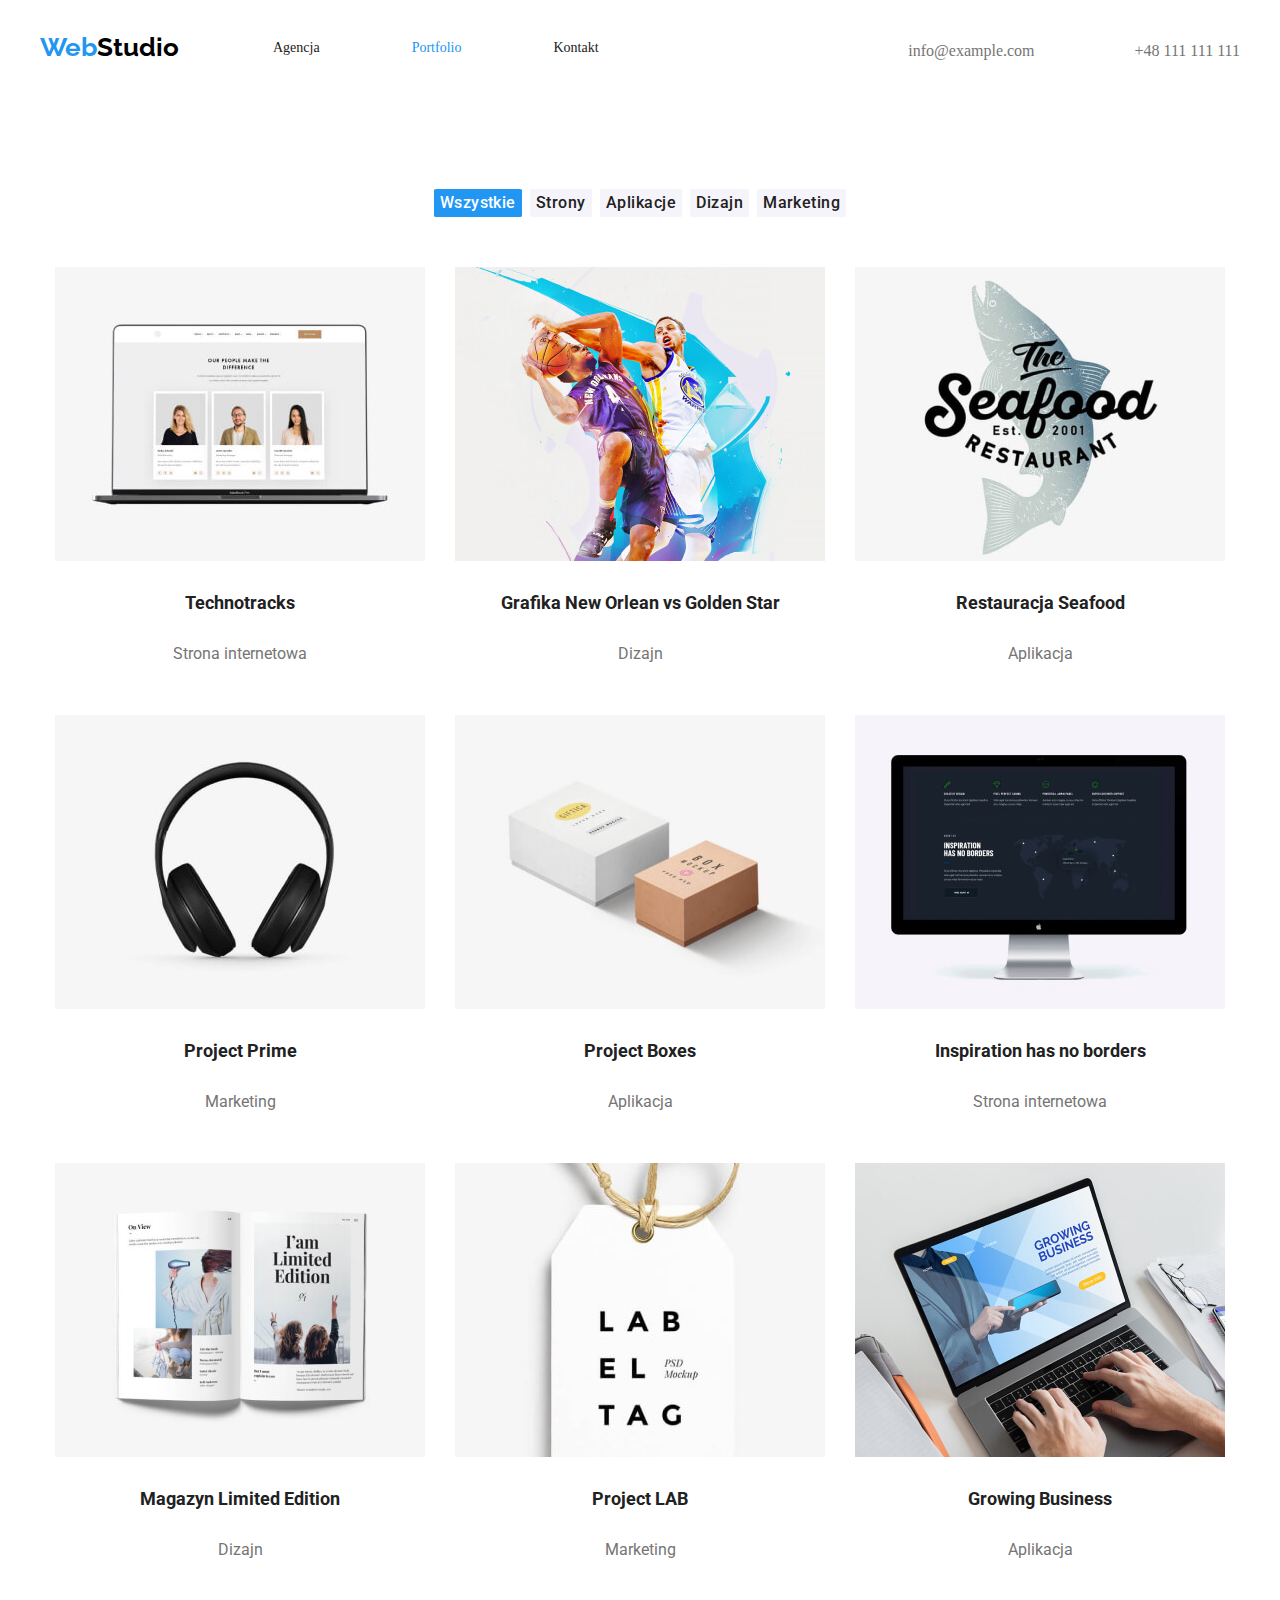
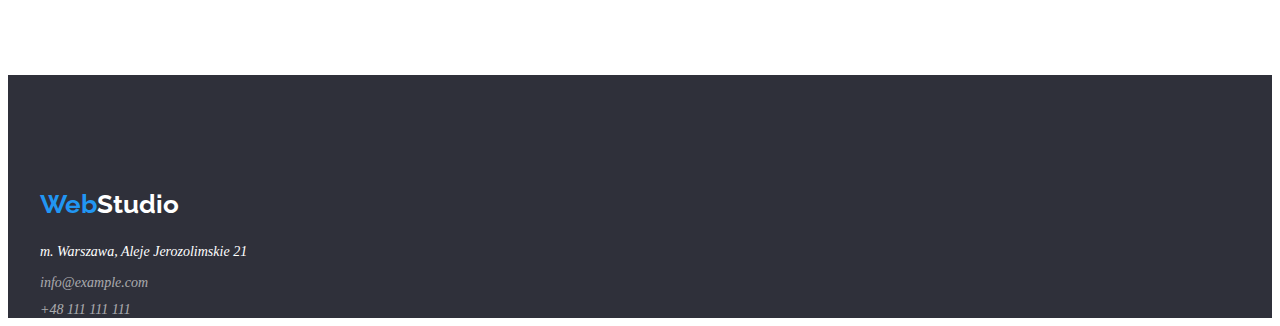
==== portfolio.html @ 9c580fee "homework 4update" ====
<!DOCTYPE html>
<html lang="en">
  <head>
    <meta charset="UTF-8">
    <meta http-equiv="X-UA-Compatible" content="IE=edge">
    <meta name="viewport" content="width=device-width, initial-scale=1.0">
    <title>Portfolio</title>

    <link rel="preconnect" href="https://fonts.googleapis.com">
    <link rel="preconnect" href="https://fonts.gstatic.com" crossorigin>
    <link href="https://fonts.googleapis.com/css2?family=Raleway:wght@700&family=Roboto:wght@400;500;700;900&display=swap" rel="stylesheet">
    <link rel="stylesheet" href="./css/styles.css" />
  </head>

  <body>
    <header>
      <div  class="container header-wrapper"> 
        <nav class="navmenu">
        <div class="header-style">
        <a class="logo-item" href="./index.html"> <p class="studioname"><span class="dark">Web</span><span class="black">Studio</span> </p>
      </a>
      <div>
     <ul class="menu topline">
          <li class="list-menu"><a class="agency-two  elementblue" href="#">Agencja</a></li>
          <li class="list-menu"><a class="portfolio-two elementblue" href="portfolio.html">Portfolio</a></li>
          <li class="list-menu"><a class="contacts-two elementblue" href="#">Kontakt</a></li>
        </ul>
      </nav>
      <!--<div class="list-box">-->
      <ul class="mail-telephone">
      <li class="mailandtel">
        <a class="mail-adress-two mail  elementblue" href="mailto:info@example.com"
          >info@example.com</a>
      </li>
      <li class="mailandtel"><a class="telephone-two mail  elementblue" href="tel:+48111111111">+48 111 111 111</a></li>
    </ul>
</header>
    <main>
<section class="filter">
  <div class="container">
      <ul class="buttons-portfolio">
        <li><button class="button-all">Wszystkie</button></li>
        <li><button class="button-other">Strony</button></li>
        <li><button class="button-other">Aplikacje</button></li>
        <li><button class="button-other">Dizajn</button></li>
        <li><button class="button-other">Marketing</button></li>
      </ul>
</section>
<section class="all-images-project">
        <ul class="imagesproject">
          <li class="project">
            <img
              src="images/img(2).jpg"
              alt="webpage"
              width="370"
              height="294"
            />
            <p class="specialization">Technotracks</p>
            <p class="range">Strona internetowa</p>
          </li>
          <li class="project">
            <img
              src="images/img(5).jpg"
              alt="basketballmatch"
              width="370"
              height="294"
            />
            <p class="specialization">Grafika New Orlean vs Golden Star</p>
            <p class="range">Dizajn</p>
          </li>
          <li class="project">
            <img
              src="images/img(6).jpg"
              alt="seafoodlogotype"
              width="370"
              height="294"
            />
            <p class="specialization">Restauracja Seafood</p>
            <p class="range">Aplikacja</p>
          </li>
          <li class="project">
            <img
              src="images/img(7).jpg"
              alt="headphonespicture"
              width="370"
              height="294"
            />
            <p class="specialization">Project Prime</p>
            <p class="range">Marketing</p>
          </li>
          <li class="project">
            <img
              src="images/img(8).jpg"
              alt="twodiffboxes"
              width="370"
              height="294"
            />
            <p class="specialization">Project Boxes</p>
            <p class="range">Aplikacja</p>
          </li>
<li>
            <img
              src="images/img(9).jpg"
              alt="darthemeondesktop"
              width="370"
              height="294"
            />
            <p class="specialization">Inspiration has no borders</p>
            <p class="range">Strona internetowa</p>
          </li>
          <li class="project">
            <img
              src="images/img(10).jpg"
              alt="openmagazine"
              width="370"
              height="294"
            />
            <p class="specialization">Magazyn Limited Edition</p>
            <p class="range">Dizajn</p>
          </li>
          <li class="project">
            <img
              src="images/img(11).jpg"
              alt="labeltag"
              width="370"
              height="294"
            />
            <p class="specialization">Project LAB</p>
            <p class="range">Marketing</p>
          </li>
          <li class="project">
            <img
              src="images/img(12).jpg"
              alt="growingbusinesspageonlaptop"
              width="370"
              height="294"
            />
            <p class="specialization">Growing Business</p>
            <p class="range">Aplikacja</p>
          </li>
        </ul>
      </div>
</section>
    </main>
<section>
  <footer class="dark-background"> 
    <div class="container">
      <div class="padding-logo-fotter">
    <a class="footer-logo"  href="./index.html"> <span class="studioname">Web</span></a><span class="white">Studio</span></a>
  </div>
  <div class="padding-adress-fotter">
    <address class="adress-item">
      <p class="cityadress">m. Warszawa, Aleje Jerozolimskie 21</p>
      <ul class="link-item">
        <li>
          <div class="padding-mail-footer">
          <a class="mail list-element elementblue" href="mailto:info@example.com">info@example.com</a></div>
        </li>
        <li>
          <div class="padding-tel-footer"><a class="mail list-element elementblue" href="tel:+48111111111">+48 111 111 111</a></div>
        </li>
      </ul>
    </address>
  </div>
  </footer>
</div>
</section>
</body>
</html>
---- css/styles.css ----
:root {
  --main-color: #2196f3;
  --secondary-color: white;
  --third-color: #757575;
  --fourth-color: #ffffff;
  --fifth-color: #212121;
  --sixth-color: #f5f4fa;
  --seventh-color: #2f303a;
  --eighth-color: #e5e5e5;
  --nineth-color: #000000;
  --tenth-color: black;
}
.team{
  font-size: 36px;
  font-weight: 700;
  line-height: 1.17;
  text-align: center;
  margin-top: 94px;
  margin-bottom: 50px;
}
a{text-decoration: none;}
ul {
  list-style-type: none;
  padding: 0;
  margin: 0;
}
li {display: inline;}
.body-class{
  font-family: "Roboto", sans-serif;
  color: var(--fifth-color);
  background-color: var(--sixth-color);
  letter-spacing: 0.03em;
}
.section-gray {
  background: var(--seventh-color);
}

.h1 {
  font-size: 44px;
  color: var(--secondary-color);
  line-height: 1.36;
  letter-spacing: 0.06em;
  text-transform: uppercase;
  max-width: 696px;
}
.button-main {
  background-color: var(--main-color);
  font-size: 16px;
  font-weight: 700;
  color: var(--secondary-color);
  line-height: 1.88;
  letter-spacing: 0.06em;
  border: var(--seventh-color);
  cursor: pointer;
  font-family: inherit;
  border-radius: 4%;
  border-style: none
}
.agency {color:var(--main-color);
margin-left: 94px;
margin-right:46px ;}

.portfolio{color: var(--fifth-color);
margin-right: 46px;}
.contacts{color: var(--fifth-color);}

.mail-telephone{
  display: flex;
  justify-content: center;
 /* text-align: center;
 gap: 50px; */
}
.mail-adress{color: var(--main-color);
margin-right: 50px;}
.telephone{color:var(--third-color);}

/* .mailandtel{display: flex;} */
.mailandtel {
  display: flex;
  margin-left: 50px;
} 
.mail-icon::before {
  margin-right: 10px;
}

.list {
  display: flex;
  justify-content: center;
}

.lorem{text-align: center;
  display: flex;
  font-weight: 700;
  font-size: 14px;
  line-height: 1.14;
  margin-left: 215px;
  margin-right: 215px;
  justify-content: center;
}

.loremparagraph{text-align: justify;
margin-top: 10px;
/* margin-right: 30px; */
width: 270px;
}


.lorem-h3{
  text-align: left;
  font-weight: 700;
  font-size: 14px;
  line-height: 1.14;
  margin-top: 94px;
}
.list{
  font-weight: 700;
  font-size: 14px;
  line-height: 1.14;
}
.job{
  font-size: 36px;
  font-weight: 700;
  line-height: 1.17;
  text-align: center;
  margin-top: 94px;
  margin-bottom: 50px;
}
.job-class{
  font-size: 36px;
  font-weight: 700;
  line-height: 1.17;
  text-align: center;
  display: inline;
  margin: 0 auto;
}
.loremparagraph {
  font-size: 14px;
  line-height: 1.71;
  color: var(--third-color);
}


.name {
  font-weight: 500;
  font-size: 16px;
  line-height: 1.18;
  text-align: center;
  margin-top: 30px;
}

.position {
  font-size: 16px;
  line-height: 1.18;
  color: var(--third-color);
  text-align: center;
  margin-top: 10px;
}

.list-element{
  color: rgba(255, 255, 255, 0.6);
  font-weight: 500;
  font-size: 14px;
  line-height: 1.14;
  /* margin: 46px; */
}

.colorgrey {
  color: var(--third-color);
}

.navmenu{
  text-decoration: none;
  font-size: 14px;
  line-height: 1.17;
  display: flex;
  align-items: center;
}

.navmenu > .menu {
  color: var(--tenth-color);
}
.footer-logo{
  font-size: 26px;
  font-family: "Raleway",sans-serif;
  font-weight: 700;
  margin: 0 auto;}
  /* margin-left: 215px;
  margin-top: 60px; */

.studioname {
  color: var(--fifth-color);
  margin: 0 auto ;
padding-top: 24px;}


.studioname > .dark,
.footer-logo > .dark {
  color: var(--main-color);
}

.menu { margin-top: 32px;
  margin-right: 46px;
  display: flex;
}
.contact {
  color: var(--third-color);
  font-size: 14px;
  font-weight: 500;
  line-height: 1.17;
}
.contact:hover {
  color: var(--main-color);
}

.imagesdescription {
  color: var(--fifth-color);
  font-weight: 700;
  font-size: 18px;
  line-height: 2;
}
.signdescription {
  color: var(--third-color);

  font-size: 16px;
  line-height: 1.8;
}

.studioname {
  color: var(--main-color);
  font-family: "Raleway";
  font-weight: 700;
  font-size: 26px;
  line-height: 1.19;
}

.black{color: var(--nineth-color);
  font-family: "Raleway";
  font-weight: 700;
  font-size: 26px;
  line-height: 1.19;}

.white{  color: var(--fourth-color);
  font-family: "Raleway";
  font-weight: 700;
  font-size: 26px;
  line-height: 1.19;}

.highlight {
  color: var(--nineth-color);
}
.highlightwhite {
  color: var(--fourth-color);
}

.topline {
  font-weight: 500;
  font-size: 14px;
  line-height: 1.14;
}

.portoflio {
  color: var(--main-color);
  font-weight: 500;
  font-size: 14px;
  line-height: 1.71;
  letter-spacing: 0.02em;
}

.elementblue:hover,
.elementblue:focus,
.elementblue:active {
  color: var(--main-color);
}

.buttons-main {
  font-weight: 500;
  font-size: 16px;
  line-height: 1.62;
  border-radius: 4%;
  border-style: none
}

.cityadress {
  margin: 0 auto;
  margin-top: 20px;
  margin-bottom: 9px ;
  color: var(--fourth-color);

  font-size: 14px;
  line-height: 1.71;
}
.link-item{display: flex;
flex-direction: column;
margin: 0 auto;
gap: 9px;}

.nonetextstyle {
  font-style: inherit;
}
.container {
  padding: 0 15px;
  width: 100%;
  width: 1200px;
  margin: 0 auto;
}
.header-wrapper{
  display: flex;
  justify-content: space-between;
  align-items: center;
}
.header-style {
  margin-right: 93px;
  margin-bottom: 32px;
}

.list-menu{
  margin-right: 46px;
}


.lorem-margin {
  margin-right: 30px;
}

.lorem-margin:last-child {
  margin-right: 0;
}
.align-member {
  text-align: center;
}
.team-list{display: flex;
flex-direction: row;
justify-content: center;
gap: 30px;
margin-bottom: 94px;}

.list-pictures{display: flex;
  flex-direction: row;
  gap: 30px;}

.pictures-job{border-radius: 0px 0px 4px 4px;}

.dark-background {
  background: var(--seventh-color);
  padding-top: 114px;
  padding-left: 0;
}

containter {
  box-sizing: border-box;
  padding: 0 15px;
  width: 100%;
  max-width: 1200px;
  margin: 0 auto;
  display: flex;}

.header-style {
  display: flex;}


.dark {
  padding-top: 200px;
  padding-bottom: 200px;
}
.footer-logo {
  font-size: 26px;
  font-family: "Raleway", sans-serif;
  font-weight: 700;
}
.logo {
  color: var(--fifth-color);
}
.footer-logo {
  color: var(--secondary-color);}

.grey-class {
  /* background-image: url(../images/BackgroundIndex.jpg); */
  display: flex;
  flex-direction: column;
  align-items: center;
  text-align: center;
}


.picture-margin {
  margin-right: 30px;
}
.pictures{display: flex;}

.picture-job{
  display: inline;}


.picture-margin:last-child{
  margin-right: 0;
}
    

.buttons-margin{
  margin-right: 8px;
  border-radius: 4%;
  border-style: none
}
.buttons-margin:last-child {
  margin-right: 0;
}
.images-project {
  justify-content: center;
}
/* Portfolio-css */

.portfolio-top{
  background-color: #ffffff;}
.menu-portfolio{
  margin-top: 32px;
  display: inline;
  flex-direction: column;
  align-items: center;
  text-align: center;}

  .agency-two {color:var(--fifth-color);
    margin-left: 94px;
    margin-right:46px;}
    
    .portfolio-two{color: var(--main-color);
    margin-right: 46px;}
    .contacts-two{color: var(--fifth-color);}

    .mail-adress-two{color: var(--third-color);
      margin-right: 50px;}
      .telephone-two{color:var(--third-color);}

      .buttons-portfolio:hover {
        color: var(--secondary-color);
        border-radius: 4%;
        border-style: none;
      }
      
  .buttons-portfolio {
    justify-content: center;
    padding-top: 94px;
    padding-bottom: 50px;
  display: flex;
      flex-direction: row;
      gap: 8px;
      border-radius: 4%;
      border-style: none}

      
  .button-all{
      background-color: var(--main-color);
      font-family: 'Roboto';
      font-style: normal;
      font-weight: 500;
      font-size: 16px;
      line-height: 26px;
      text-align: center;
      letter-spacing: 0.03em;
      color: var(--fourth-color);
      border-radius: 4%;
      border-style: none;
      cursor: pointer;
    }

  .button-other{
      background-color: var(--sixth-color);
      font-family: 'Roboto';
      font-style: normal;
      font-weight: 500;
      font-size: 16px;
      line-height: 26px;
      text-align: center;
      letter-spacing: 0.03em;
      color: var(--fifth-color);
      border-radius: 4%;
      border-style: none;}


.imagesproject{ background-color:var(--fourth-color);
  display: flex;
  flex-wrap:wrap;
  justify-content: center;
gap: 30px;
margin-bottom: 94px;}

.specialization{text-align: center;
  font-family: 'Roboto';
  font-style: normal;
  font-weight: 700;
  font-size: 18px;
  line-height: 36px;
color: var(--fifth-color);
margin-top: 20px;}

.range{text-align: center;
  font-family: 'Roboto';
  font-style: normal;
  font-weight: 400;
  font-size: 16px;
  line-height: 30px;
color: var(--third-color);
margin-top: 4px;}
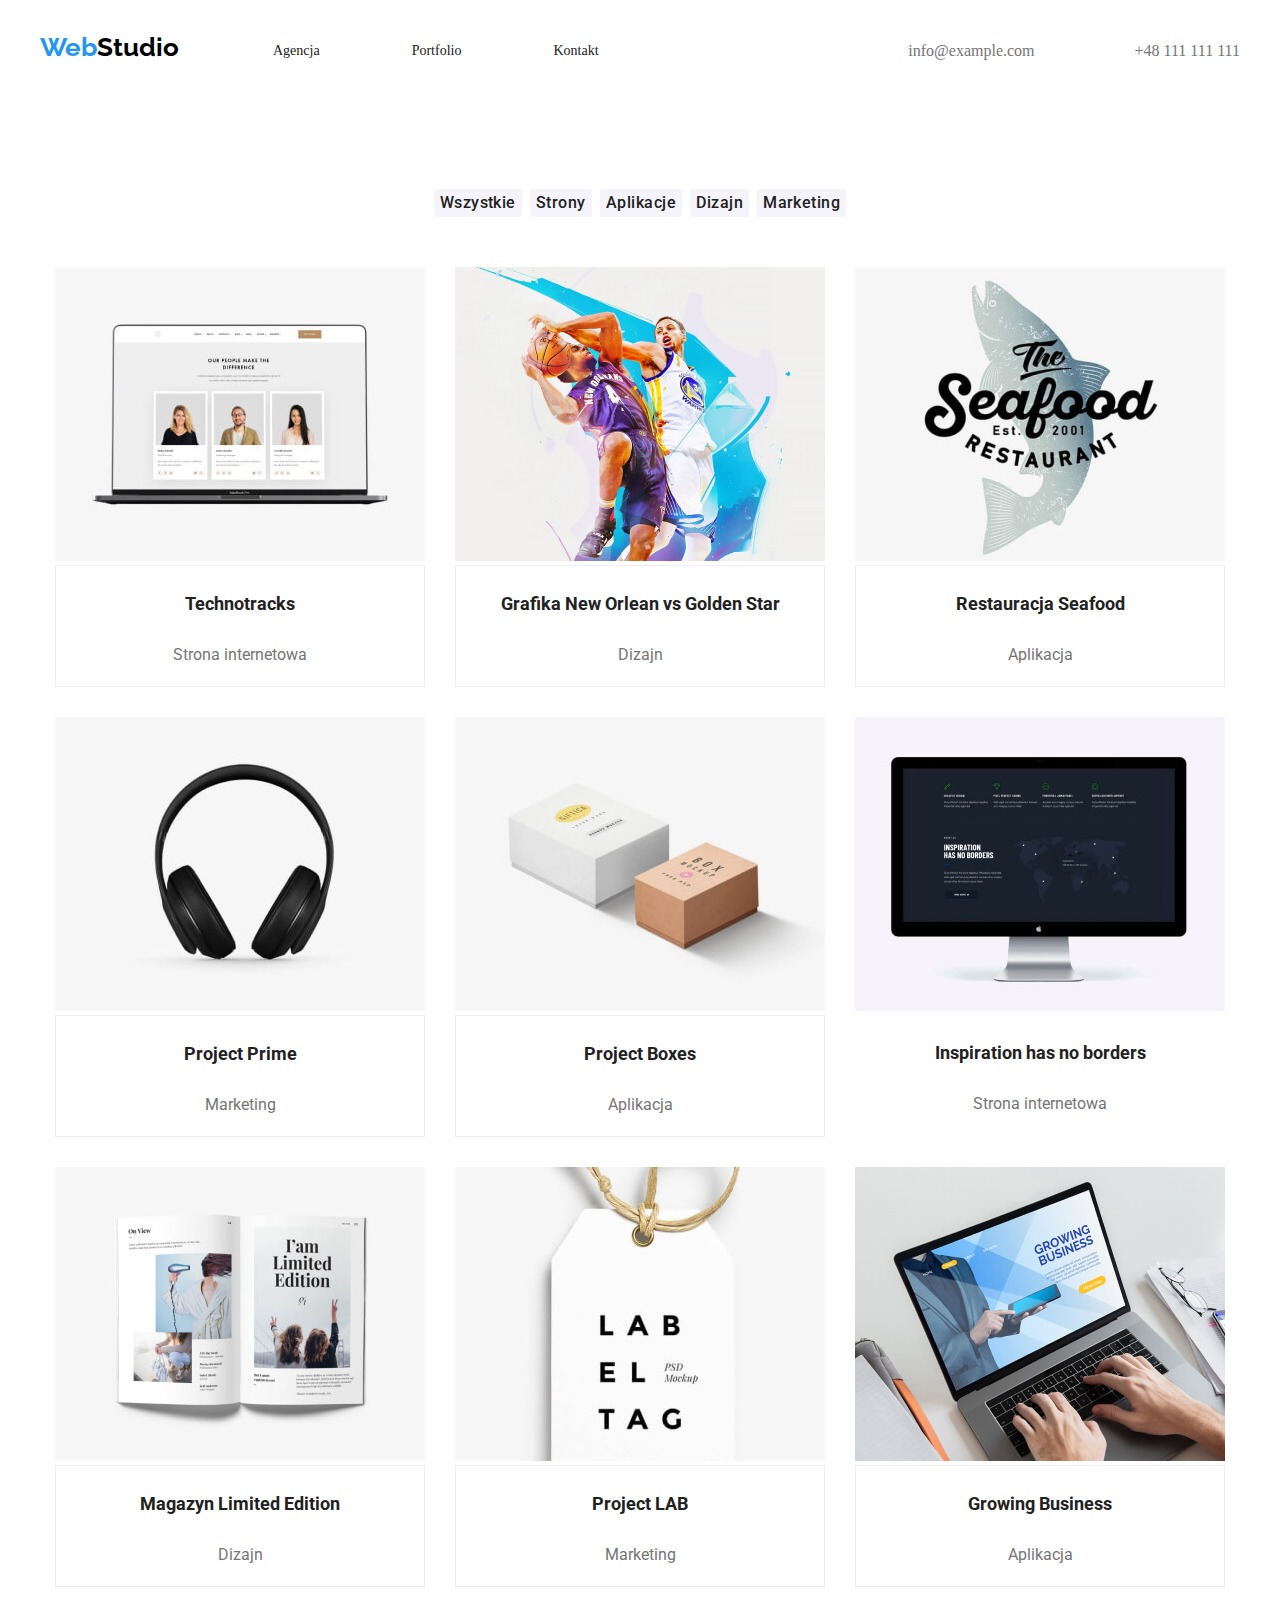
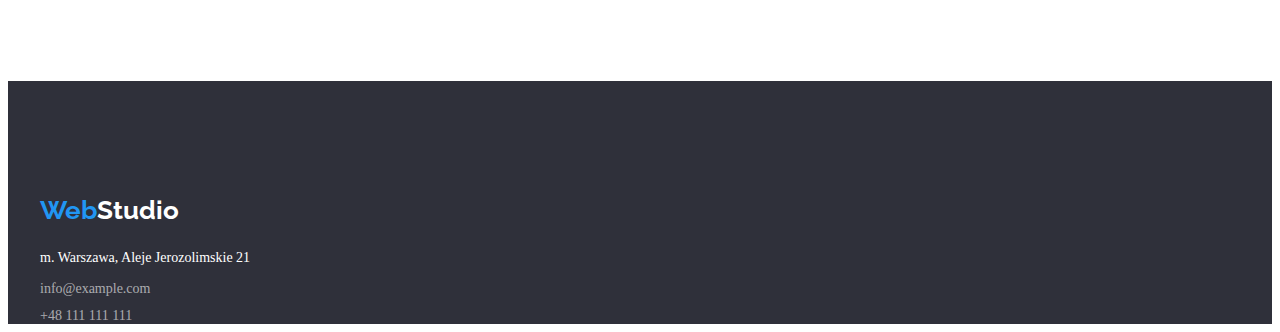
==== commit 856e594f: "homework 4 update" ====
--- a/portfolio.html
+++ b/portfolio.html
@@ -17,10 +17,9 @@
       <div  class="container header-wrapper"> 
         <nav class="navmenu">
         <div class="header-style">
-        <a class="logo-item" href="./index.html"> <p class="studioname"><span class="dark">Web</span><span class="black">Studio</span> </p>
+        <a class="logo-item" href="./index.html"> <p class="studioname"><span class="dark-logo">Web</span><span class="black">Studio</span> </p>
       </a>
-      <div>
-     <ul class="menu topline">
+     <ul class="menu topline-portfolio">
           <li class="list-menu"><a class="agency-two  elementblue" href="#">Agencja</a></li>
           <li class="list-menu"><a class="portfolio-two elementblue" href="portfolio.html">Portfolio</a></li>
           <li class="list-menu"><a class="contacts-two elementblue" href="#">Kontakt</a></li>
@@ -45,6 +44,7 @@
         <li><button class="button-other">Dizajn</button></li>
         <li><button class="button-other">Marketing</button></li>
       </ul>
+    </div>
 </section>
 <section class="all-images-project">
         <ul class="imagesproject">
@@ -55,8 +55,10 @@
               width="370"
               height="294"
             />
+            <div class="pictures-border">
             <p class="specialization">Technotracks</p>
             <p class="range">Strona internetowa</p>
+          </div>
           </li>
           <li class="project">
             <img
@@ -65,8 +67,10 @@
               width="370"
               height="294"
             />
+            <div class="pictures-border">
             <p class="specialization">Grafika New Orlean vs Golden Star</p>
             <p class="range">Dizajn</p>
+            </div>
           </li>
           <li class="project">
             <img
@@ -75,8 +79,10 @@
               width="370"
               height="294"
             />
+            <div class="pictures-border">
             <p class="specialization">Restauracja Seafood</p>
             <p class="range">Aplikacja</p>
+            </div>
           </li>
           <li class="project">
             <img
@@ -85,8 +91,10 @@
               width="370"
               height="294"
             />
+            <div class="pictures-border">
             <p class="specialization">Project Prime</p>
             <p class="range">Marketing</p>
+            </div>
           </li>
           <li class="project">
             <img
@@ -95,8 +103,10 @@
               width="370"
               height="294"
             />
+            <div class="pictures-border">
             <p class="specialization">Project Boxes</p>
             <p class="range">Aplikacja</p>
+            </div>
           </li>
 <li>
             <img
@@ -115,8 +125,10 @@
               width="370"
               height="294"
             />
+            <div class="pictures-border">
             <p class="specialization">Magazyn Limited Edition</p>
             <p class="range">Dizajn</p>
+            </div>
           </li>
           <li class="project">
             <img
@@ -125,8 +137,10 @@
               width="370"
               height="294"
             />
+            <div class="pictures-border">
             <p class="specialization">Project LAB</p>
             <p class="range">Marketing</p>
+            </div>
           </li>
           <li class="project">
             <img
@@ -135,8 +149,10 @@
               width="370"
               height="294"
             />
+            <div class="pictures-border">
             <p class="specialization">Growing Business</p>
             <p class="range">Aplikacja</p>
+            </div>
           </li>
         </ul>
       </div>
@@ -166,4 +182,4 @@
 </div>
 </section>
 </body>
-</html>+</html>
--- a/css/styles.css
+++ b/css/styles.css
@@ -1,502 +1,502 @@
 :root {
-  --main-color: #2196f3;
-  --secondary-color: white;
-  --third-color: #757575;
-  --fourth-color: #ffffff;
-  --fifth-color: #212121;
-  --sixth-color: #f5f4fa;
-  --seventh-color: #2f303a;
-  --eighth-color: #e5e5e5;
-  --nineth-color: #000000;
-  --tenth-color: black;
-}
-.team{
-  font-size: 36px;
-  font-weight: 700;
-  line-height: 1.17;
-  text-align: center;
-  margin-top: 94px;
-  margin-bottom: 50px;
-}
-a{text-decoration: none;}
-ul {
-  list-style-type: none;
-  padding: 0;
-  margin: 0;
-}
-li {display: inline;}
-.body-class{
-  font-family: "Roboto", sans-serif;
-  color: var(--fifth-color);
-  background-color: var(--sixth-color);
-  letter-spacing: 0.03em;
-}
-.section-gray {
-  background: var(--seventh-color);
-}
-
-.h1 {
-  font-size: 44px;
-  color: var(--secondary-color);
-  line-height: 1.36;
-  letter-spacing: 0.06em;
-  text-transform: uppercase;
-  max-width: 696px;
-}
-.button-main {
-  background-color: var(--main-color);
-  font-size: 16px;
-  font-weight: 700;
-  color: var(--secondary-color);
-  line-height: 1.88;
-  letter-spacing: 0.06em;
-  border: var(--seventh-color);
-  cursor: pointer;
-  font-family: inherit;
-  border-radius: 4%;
-  border-style: none
-}
-.agency {color:var(--main-color);
-margin-left: 94px;
-margin-right:46px ;}
-
-.portfolio{color: var(--fifth-color);
-margin-right: 46px;}
-.contacts{color: var(--fifth-color);}
-
-.mail-telephone{
-  display: flex;
+    --main-color: #2196f3;
+    --secondary-color: white;
+    --third-color: #757575;
+    --fourth-color: #ffffff;
+    --fifth-color: #212121;
+    --sixth-color: #f5f4fa;
+    --seventh-color: #2f303a;
+    --eighth-color: #e5e5e5;
+    --nineth-color: #000000;
+    --tenth-color: black;
+  }
+  .team{
+    font-size: 36px;
+    font-weight: 700;
+    line-height: 1.17;
+    text-align: center;
+    margin-top: 94px;
+    margin-bottom: 50px;
+  }
+  a{text-decoration: none;}
+  ul {
+    list-style-type: none;
+    padding: 0;
+    margin: 0;
+  }
+  li {display: inline;}
+  .body-class{
+    font-family: "Roboto", sans-serif;
+    color: var(--fifth-color);
+    background-color: var(--sixth-color);
+    letter-spacing: 0.03em;
+  }
+  .section-gray {
+    background: var(--seventh-color);
+    background-image: url(../images/BackgroundIndex.jpg);
+  }
+  
+  .h1 {
+    font-size: 44px;
+    color: var(--secondary-color);
+    line-height: 1.36;
+    letter-spacing: 0.06em;
+    text-transform: uppercase;
+    max-width: 696px;
+  }
+  .button-main {
+    background-color: var(--main-color);
+    font-size: 16px;
+    font-weight: 700;
+    color: var(--secondary-color);
+    line-height: 1.88;
+    letter-spacing: 0.06em;
+    border: var(--seventh-color);
+    cursor: pointer;
+    font-family: inherit;
+    border-radius: 4%;
+    border-style: none
+  }
+  .agency {color:var(--fifth-color);
+  margin-left: 94px;
+  margin-right:46px ;}
+  
+  .portfolio{color: var(--fifth-color);
+  margin-right: 46px;}
+  .contacts{color: var(--fifth-color);}
+  
+  .mail-telephone{
+    display: flex;
+   text-align: center;
+   gap: 50px;
+  }
+  .mail-adress{color: var(--third-color);
+  margin-right: 50px;}
+  .telephone{color:var(--third-color);}
+  
+  .lorem {text-align: center;
+    display: flex;
+    line-height: 1.14;
+    margin-left: 215px;
+    margin-right: 215px;
+    justify-content: center;
+    gap: 30px;
+  }
+  
+  .loremparagraph{text-align: justify;
+  margin-top: 10px;
+  margin-right: 30px; 
+  width: 270px;}
+  
+  
+  .lorem-h3{
+    text-align: left;
+    font-weight: 700;
+    font-size: 14px;
+    line-height: 1.14;
+    margin-top: 94px;
+  }
+  .list{
+    font-weight: 700;
+    font-size: 14px;
+    line-height: 1.14;
+  }
+  .job{
+    font-size: 36px;
+    font-weight: 700;
+    line-height: 1.17;
+    text-align: center;
+    margin-top: 94px;
+    margin-bottom: 50px;
+  }
+  .job-class{
+    font-size: 36px;
+    font-weight: 700;
+    line-height: 1.17;
+    text-align: center;
+    display: inline;
+    margin: 0 auto;
+  }
+  .loremparagraph {
+    font-size: 14px;
+    line-height: 1.71;
+    color: var(--third-color);
+  }
+  
+  
+  .name {
+    font-weight: 500;
+    font-size: 16px;
+    line-height: 1.18;
+    text-align: center;
+    margin-top: 30px;
+  }
+  
+  .position {
+    font-size: 16px;
+    line-height: 1.18;
+    color: var(--third-color);
+    text-align: center;
+    margin-top: 10px;
+  }
+  
+  .list-element{
+    color: rgba(255, 255, 255, 0.6);
+    font-weight: 500;
+    font-size: 14px;
+    line-height: 1.14;
+    /* margin: 46px; */
+  }
+  
+  .colorgrey {
+    color: var(--third-color);
+  }
+  
+  .navmenu{
+    text-decoration: none;
+    font-size: 14px;
+    line-height: 1.17;
+    display: flex;
+    align-items: center;
+  }
+  
+  .navmenu > .menu {
+    color: var(--tenth-color);
+  }
+  .footer-logo{
+    font-size: 26px;
+    font-family: "Raleway",sans-serif;
+    font-weight: 700;
+    margin: 0 auto;}
+    /* margin-left: 215px;
+    margin-top: 60px; */
+  
+  .studioname {
+    color: var(--fifth-color);
+    margin: 0 auto ;
+  padding-top: 24px;}
+  
+  
+  .studioname > .dark-logo,
+  .footer-logo > .dark {
+    color: var(--main-color);
+  }
+  
+  .menu { 
+    display: flex;
+  }
+  .contact {
+    color: var(--third-color);
+    font-size: 14px;
+    font-weight: 500;
+    line-height: 1.17;
+  }
+  .contact:hover {
+    color: var(--main-color);
+  }
+  
+  .imagesdescription {
+    color: var(--fifth-color);
+    font-weight: 700;
+    font-size: 18px;
+    line-height: 2;
+  }
+  .signdescription {
+    color: var(--third-color);
+  
+    font-size: 16px;
+    line-height: 1.8;
+  }
+  
+  .studioname {
+    color: var(--main-color);
+    font-family: "Raleway";
+    font-weight: 700;
+    font-size: 26px;
+    line-height: 1.19;
+  }
+  
+  .black{color: var(--nineth-color);
+    font-family: "Raleway";
+    font-weight: 700;
+    font-size: 26px;
+    line-height: 1.19;}
+  
+  .white{  color: var(--fourth-color);
+    font-family: "Raleway";
+    font-weight: 700;
+    font-size: 26px;
+    line-height: 1.19;}
+  
+  .highlight {
+    color: var(--nineth-color);
+  }
+  .highlightwhite {
+    color: var(--fourth-color);
+  }
+  
+  .topline {
+    font-weight: 500;
+    font-size: 14px;
+    line-height: 1.14;
+  }
+  
+  .portoflio {
+    color: var(--main-color);
+    font-weight: 500;
+    font-size: 14px;
+    line-height: 1.71;
+    letter-spacing: 0.02em;
+  }
+  
+  .elementblue:hover,
+  .elementblue:focus,
+  .elementblue:active {
+    color: var(--main-color);
+  }
+  
+  .buttons-main {
+    font-weight: 500;
+    font-size: 16px;
+    line-height: 1.62;
+    border-radius: 4%;
+    border-style: none
+  }
+  
+  .cityadress {
+    margin: 0 auto;
+    margin-top: 20px;
+    margin-bottom: 9px ;
+    color: var(--fourth-color);
+  
+    font-size: 14px;
+    line-height: 1.71;
+  }
+  address{font-style: normal;}
+  
+  .link-item{display: flex;
+  flex-direction: column;
+  margin: 0 auto;
+  gap: 9px;}
+  
+  .nonetextstyle {
+    font-style: inherit;
+  }
+  .container {
+    padding: 0 15px;
+    width: 100%;
+    width: 1200px;
+    margin: 0 auto;
+    text-align: left
+  }
+  .header-wrapper{
+    display: flex;
+    justify-content: space-between;
+    align-items: center;
+  }
+  .header-style {
+    align-items: center;
+    margin-right: 93px;
+    margin-bottom: 32px;
+  }
+  
+  .list-menu{
+    margin-right: 46px;
+  }
+  
+  
+  .lorem-margin {
+    margin-right: 30px;
+  }
+  
+  .lorem-margin:last-child {
+    margin-right: 0;
+  }
+  .align-member {
+    text-align: center;
+  }
+  .team-list{display: flex;
+  flex-direction: row;
   justify-content: center;
- /* text-align: center;
- gap: 50px; */
-}
-.mail-adress{color: var(--main-color);
-margin-right: 50px;}
-.telephone{color:var(--third-color);}
-
-/* .mailandtel{display: flex;} */
-.mailandtel {
-  display: flex;
-  margin-left: 50px;
-} 
-.mail-icon::before {
-  margin-right: 10px;
-}
-
-.list {
-  display: flex;
-  justify-content: center;
-}
-
-.lorem{text-align: center;
-  display: flex;
-  font-weight: 700;
-  font-size: 14px;
-  line-height: 1.14;
-  margin-left: 215px;
-  margin-right: 215px;
-  justify-content: center;
-}
-
-.loremparagraph{text-align: justify;
-margin-top: 10px;
-/* margin-right: 30px; */
-width: 270px;
-}
-
-
-.lorem-h3{
-  text-align: left;
-  font-weight: 700;
-  font-size: 14px;
-  line-height: 1.14;
-  margin-top: 94px;
-}
-.list{
-  font-weight: 700;
-  font-size: 14px;
-  line-height: 1.14;
-}
-.job{
-  font-size: 36px;
-  font-weight: 700;
-  line-height: 1.17;
-  text-align: center;
-  margin-top: 94px;
-  margin-bottom: 50px;
-}
-.job-class{
-  font-size: 36px;
-  font-weight: 700;
-  line-height: 1.17;
-  text-align: center;
-  display: inline;
-  margin: 0 auto;
-}
-.loremparagraph {
-  font-size: 14px;
-  line-height: 1.71;
-  color: var(--third-color);
-}
-
-
-.name {
-  font-weight: 500;
-  font-size: 16px;
-  line-height: 1.18;
-  text-align: center;
-  margin-top: 30px;
-}
-
-.position {
-  font-size: 16px;
-  line-height: 1.18;
-  color: var(--third-color);
-  text-align: center;
-  margin-top: 10px;
-}
-
-.list-element{
-  color: rgba(255, 255, 255, 0.6);
-  font-weight: 500;
-  font-size: 14px;
-  line-height: 1.14;
-  /* margin: 46px; */
-}
-
-.colorgrey {
-  color: var(--third-color);
-}
-
-.navmenu{
-  text-decoration: none;
-  font-size: 14px;
-  line-height: 1.17;
-  display: flex;
-  align-items: center;
-}
-
-.navmenu > .menu {
-  color: var(--tenth-color);
-}
-.footer-logo{
-  font-size: 26px;
-  font-family: "Raleway",sans-serif;
-  font-weight: 700;
-  margin: 0 auto;}
-  /* margin-left: 215px;
-  margin-top: 60px; */
-
-.studioname {
-  color: var(--fifth-color);
-  margin: 0 auto ;
-padding-top: 24px;}
-
-
-.studioname > .dark,
-.footer-logo > .dark {
-  color: var(--main-color);
-}
-
-.menu { margin-top: 32px;
-  margin-right: 46px;
-  display: flex;
-}
-.contact {
-  color: var(--third-color);
-  font-size: 14px;
-  font-weight: 500;
-  line-height: 1.17;
-}
-.contact:hover {
-  color: var(--main-color);
-}
-
-.imagesdescription {
-  color: var(--fifth-color);
-  font-weight: 700;
-  font-size: 18px;
-  line-height: 2;
-}
-.signdescription {
-  color: var(--third-color);
-
-  font-size: 16px;
-  line-height: 1.8;
-}
-
-.studioname {
-  color: var(--main-color);
-  font-family: "Raleway";
-  font-weight: 700;
-  font-size: 26px;
-  line-height: 1.19;
-}
-
-.black{color: var(--nineth-color);
-  font-family: "Raleway";
-  font-weight: 700;
-  font-size: 26px;
-  line-height: 1.19;}
-
-.white{  color: var(--fourth-color);
-  font-family: "Raleway";
-  font-weight: 700;
-  font-size: 26px;
-  line-height: 1.19;}
-
-.highlight {
-  color: var(--nineth-color);
-}
-.highlightwhite {
-  color: var(--fourth-color);
-}
-
-.topline {
-  font-weight: 500;
-  font-size: 14px;
-  line-height: 1.14;
-}
-
-.portoflio {
-  color: var(--main-color);
-  font-weight: 500;
-  font-size: 14px;
-  line-height: 1.71;
-  letter-spacing: 0.02em;
-}
-
-.elementblue:hover,
-.elementblue:focus,
-.elementblue:active {
-  color: var(--main-color);
-}
-
-.buttons-main {
-  font-weight: 500;
-  font-size: 16px;
-  line-height: 1.62;
-  border-radius: 4%;
-  border-style: none
-}
-
-.cityadress {
-  margin: 0 auto;
-  margin-top: 20px;
-  margin-bottom: 9px ;
-  color: var(--fourth-color);
-
-  font-size: 14px;
-  line-height: 1.71;
-}
-.link-item{display: flex;
-flex-direction: column;
-margin: 0 auto;
-gap: 9px;}
-
-.nonetextstyle {
-  font-style: inherit;
-}
-.container {
-  padding: 0 15px;
-  width: 100%;
-  width: 1200px;
-  margin: 0 auto;
-}
-.header-wrapper{
-  display: flex;
-  justify-content: space-between;
-  align-items: center;
-}
-.header-style {
-  margin-right: 93px;
-  margin-bottom: 32px;
-}
-
-.list-menu{
-  margin-right: 46px;
-}
-
-
-.lorem-margin {
-  margin-right: 30px;
-}
-
-.lorem-margin:last-child {
-  margin-right: 0;
-}
-.align-member {
-  text-align: center;
-}
-.team-list{display: flex;
-flex-direction: row;
-justify-content: center;
-gap: 30px;
-margin-bottom: 94px;}
-
-.list-pictures{display: flex;
-  flex-direction: row;
-  gap: 30px;}
-
-.pictures-job{border-radius: 0px 0px 4px 4px;}
-
-.dark-background {
-  background: var(--seventh-color);
-  padding-top: 114px;
-  padding-left: 0;
-}
-
-containter {
-  box-sizing: border-box;
-  padding: 0 15px;
-  width: 100%;
-  max-width: 1200px;
-  margin: 0 auto;
-  display: flex;}
-
-.header-style {
-  display: flex;}
-
-
-.dark {
-  padding-top: 200px;
-  padding-bottom: 200px;
-}
-.footer-logo {
-  font-size: 26px;
-  font-family: "Raleway", sans-serif;
-  font-weight: 700;
-}
-.logo {
-  color: var(--fifth-color);
-}
-.footer-logo {
-  color: var(--secondary-color);}
-
-.grey-class {
-  /* background-image: url(../images/BackgroundIndex.jpg); */
-  display: flex;
-  flex-direction: column;
-  align-items: center;
-  text-align: center;
-}
-
-
-.picture-margin {
-  margin-right: 30px;
-}
-.pictures{display: flex;}
-
-.picture-job{
-  display: inline;}
-
-
-.picture-margin:last-child{
-  margin-right: 0;
-}
-    
-
-.buttons-margin{
-  margin-right: 8px;
-  border-radius: 4%;
-  border-style: none
-}
-.buttons-margin:last-child {
-  margin-right: 0;
-}
-.images-project {
-  justify-content: center;
-}
-/* Portfolio-css */
-
-.portfolio-top{
-  background-color: #ffffff;}
-.menu-portfolio{
-  margin-top: 32px;
-  display: inline;
-  flex-direction: column;
-  align-items: center;
-  text-align: center;}
-
-  .agency-two {color:var(--fifth-color);
-    margin-left: 94px;
-    margin-right:46px;}
-    
-    .portfolio-two{color: var(--main-color);
-    margin-right: 46px;}
-    .contacts-two{color: var(--fifth-color);}
-
-    .mail-adress-two{color: var(--third-color);
-      margin-right: 50px;}
+  gap: 30px;
+  margin-bottom: 94px;}
+  
+  .member-border{border-radius: 0px 0px 4px 4px;}
+  
+  .list-pictures{display: flex;
+    flex-direction: row;
+    gap: 30px;}
+  
+  .pictures-job{border-radius: 0px 0px 4px 4px;}
+  
+  .dark-background {
+    background: var(--seventh-color);
+    padding-top: 114px;
+    padding-left: 0;
+  }
+  
+  containter {
+    box-sizing: border-box;
+    padding: 0 15px;
+    width: 100%;
+    max-width: 1200px;
+    margin: 0 auto;
+    display: flex;}
+  
+  .header-style {
+    display: flex;}
+  
+  
+  .dark {
+    padding-top: 200px;
+    padding-bottom: 200px;
+  }
+  .footer-logo {
+    font-size: 26px;
+    font-family: "Raleway", sans-serif;
+    font-weight: 700;
+  }
+  .logo {
+    color: var(--fifth-color);
+  }
+  .footer-logo {
+    color: var(--secondary-color);}
+  
+  .grey-class {
+    display: flex;
+    flex-direction: column;
+    align-items: center;
+    text-align: center;
+  }
+  
+  
+  .picture-margin {
+    margin-right: 30px;
+  }
+  .pictures{display: flex;}
+  
+  .picture-job{
+    display: inline;}
+  
+  
+  .picture-margin:last-child{
+    margin-right: 0;
+  }
+      
+  
+  .buttons-margin{
+    margin-right: 8px;
+    border-radius: 4%;
+    border-style: none
+  }
+  .buttons-margin:last-child {
+    margin-right: 0;
+  }
+  .images-project {
+    justify-content: space-between;;
+  }
+  /* Portfolio-css */
+  
+  .topline-portfolio{margin-top: 32px;}
+  
+  .portfolio-top{
+    background-color: #ffffff;}
+  .menu-portfolio{
+    margin-top: 32px;
+    display: inline;
+    flex-direction: column;
+    align-items: center;
+    text-align: center;}
+  
+    .agency-two {color:var(--fifth-color);
+      margin-left: 94px;
+      margin-right:46px;}
+      
+      .portfolio-two{color: var(--fifth-color);
+      margin-right: 46px;}
+  
+      .contacts-two{color: var(--fifth-color);}
+  
+      .mail-adress-two{color: var(--third-color);
+        margin-right: 50px;}
+  
       .telephone-two{color:var(--third-color);}
-
-      .buttons-portfolio:hover {
-        color: var(--secondary-color);
+  
+      /* .buttons-portfolio:hover {
+          color: var(--secondary-color);
+          border-radius: 4%;
+          border-style: none;
+        }
+         */
+    .buttons-portfolio {
+      justify-content: center;
+      padding-top: 94px;
+      padding-bottom: 50px;
+    display: flex;
+        flex-direction: row;
+        gap: 8px;
+        border-radius: 4%;
+        border-style: none}
+  
+        
+    .button-all{
+        background-color: var(--sixth-color);
+        font-family: 'Roboto';
+        font-style: normal;
+        font-weight: 500;
+        font-size: 16px;
+        line-height: 26px;
+        text-align: center;
+        letter-spacing: 0.03em;
+        color: var(--fifth-color);
         border-radius: 4%;
         border-style: none;
+        cursor: pointer;
       }
-      
-  .buttons-portfolio {
+  
+    .button-other{
+        background-color: var(--sixth-color);
+        font-family: 'Roboto';
+        font-style: normal;
+        font-weight: 500;
+        font-size: 16px;
+        line-height: 26px;
+        text-align: center;
+        letter-spacing: 0.03em;
+        color: var(--fifth-color);
+        border-radius: 4%;
+        border-style: none;
+        cursor: pointer;}
+  
+  .button-all:hover{color: var(--fourth-color);
+  background-color: var(--main-color);}
+  
+  .button-other:hover{color: var(--fourth-color);
+    background-color: var(--main-color);}
+  
+  .imagesproject{ background-color:var(--fourth-color);
+    display: flex;
+    flex-wrap:wrap;
     justify-content: center;
-    padding-top: 94px;
-    padding-bottom: 50px;
-  display: flex;
-      flex-direction: row;
-      gap: 8px;
-      border-radius: 4%;
-      border-style: none}
-
-      
-  .button-all{
-      background-color: var(--main-color);
-      font-family: 'Roboto';
-      font-style: normal;
-      font-weight: 500;
-      font-size: 16px;
-      line-height: 26px;
-      text-align: center;
-      letter-spacing: 0.03em;
-      color: var(--fourth-color);
-      border-radius: 4%;
-      border-style: none;
-      cursor: pointer;
-    }
-
-  .button-other{
-      background-color: var(--sixth-color);
-      font-family: 'Roboto';
-      font-style: normal;
-      font-weight: 500;
-      font-size: 16px;
-      line-height: 26px;
-      text-align: center;
-      letter-spacing: 0.03em;
-      color: var(--fifth-color);
-      border-radius: 4%;
-      border-style: none;}
-
-
-.imagesproject{ background-color:var(--fourth-color);
-  display: flex;
-  flex-wrap:wrap;
-  justify-content: center;
-gap: 30px;
-margin-bottom: 94px;}
-
-.specialization{text-align: center;
-  font-family: 'Roboto';
-  font-style: normal;
-  font-weight: 700;
-  font-size: 18px;
-  line-height: 36px;
-color: var(--fifth-color);
-margin-top: 20px;}
-
-.range{text-align: center;
-  font-family: 'Roboto';
-  font-style: normal;
-  font-weight: 400;
-  font-size: 16px;
-  line-height: 30px;
-color: var(--third-color);
-margin-top: 4px;}+  gap: 30px;
+  margin-bottom: 94px;}
+  
+  .specialization{text-align: center;
+    font-family: 'Roboto';
+    font-style: normal;
+    font-weight: 700;
+    font-size: 18px;
+    line-height: 36px;
+  color: var(--fifth-color);
+  margin-top: 20px;}
+  
+  .range{text-align: center;
+    font-family: 'Roboto';
+    font-style: normal;
+    font-weight: 400;
+    font-size: 16px;
+    line-height: 30px;
+  color: var(--third-color);
+  margin-top: 4px;}
+  
+  .pictures-border{border: 1px solid #EEEEEE;}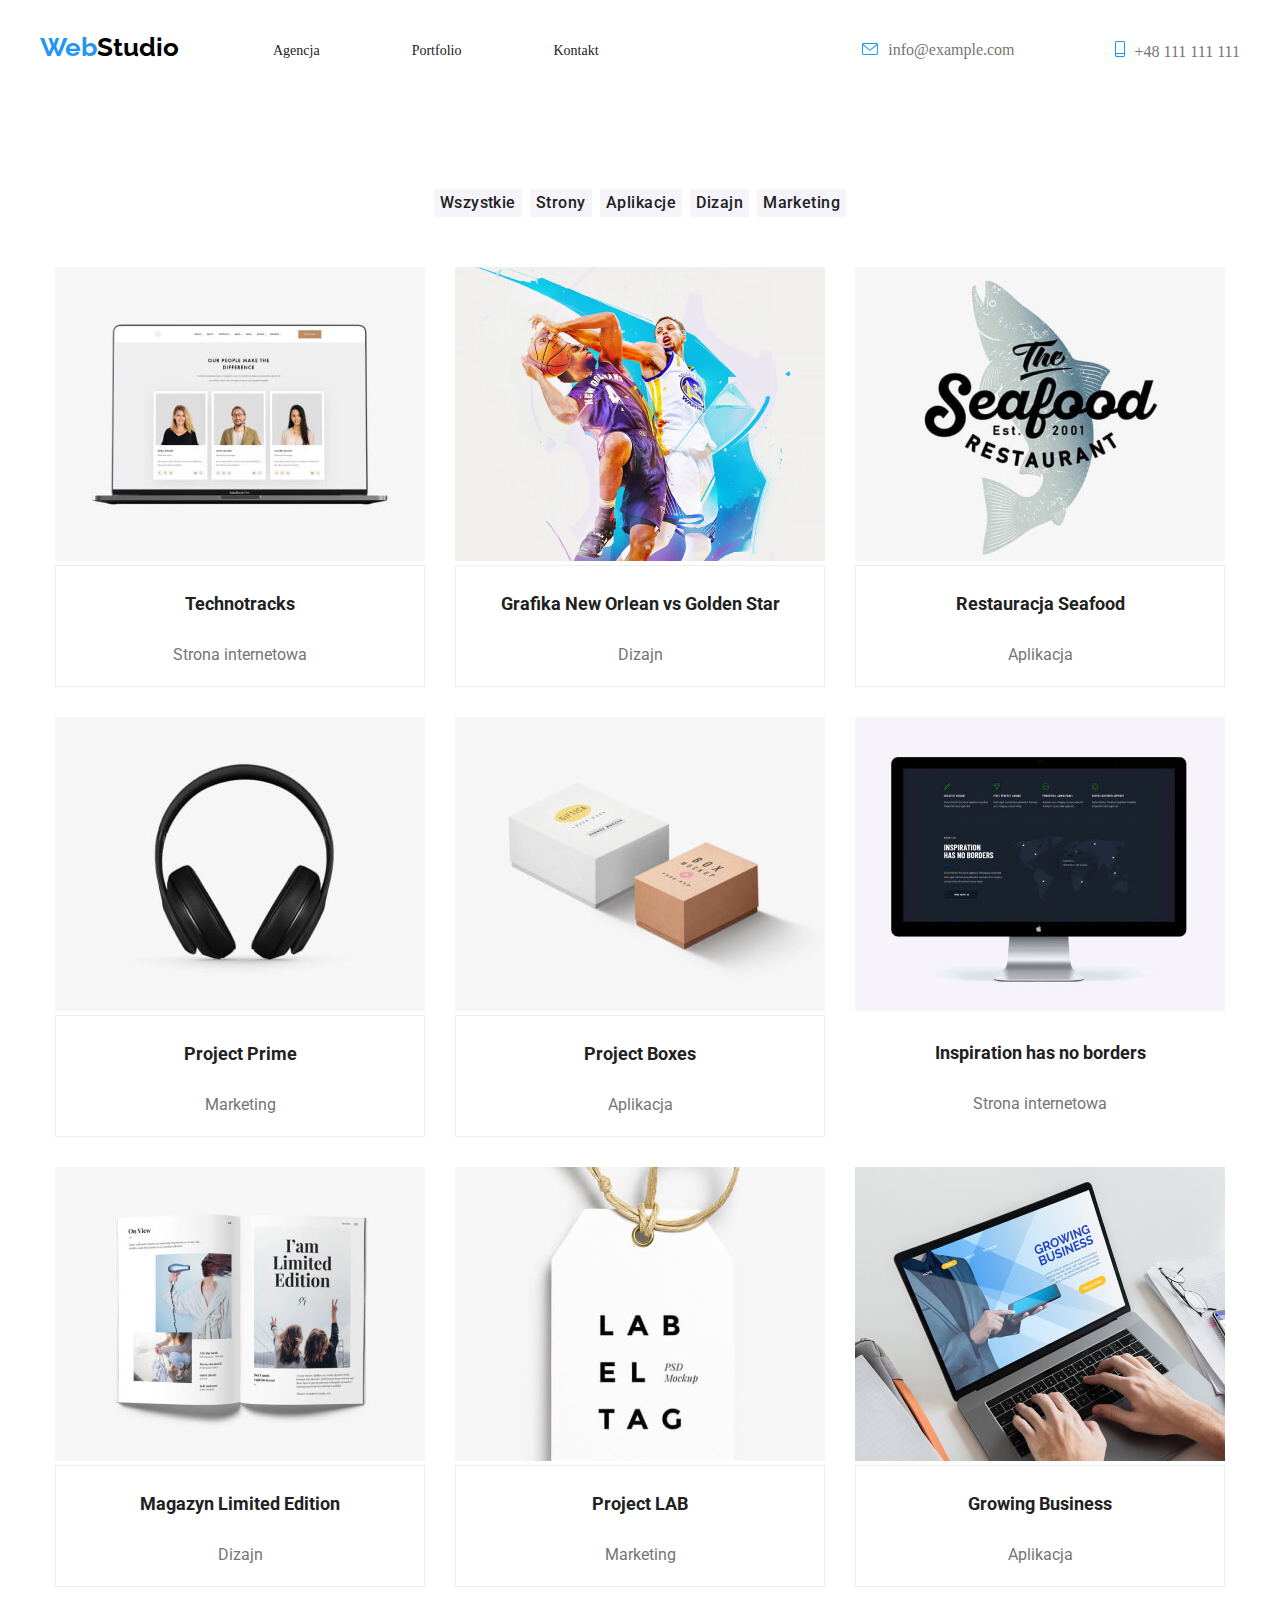
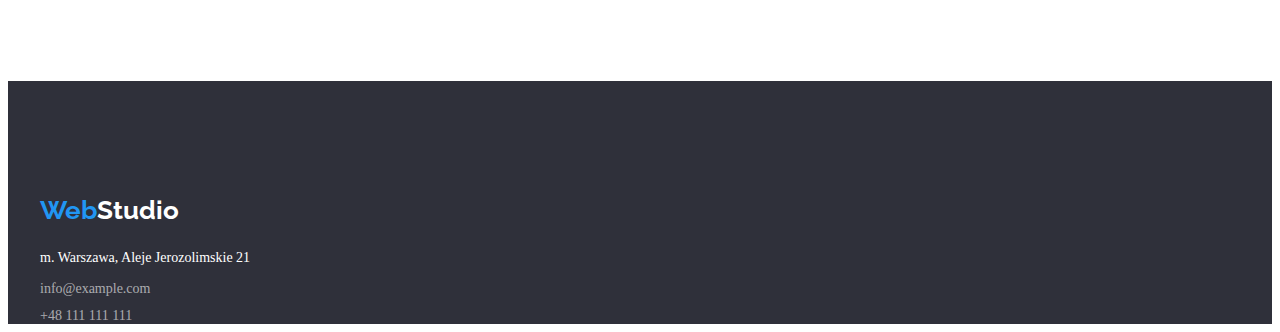
==== commit 13a55c4b: "edited" ====
--- a/portfolio.html
+++ b/portfolio.html
@@ -26,13 +26,14 @@
         </ul>
       </nav>
       <!--<div class="list-box">-->
-      <ul class="mail-telephone">
-      <li class="mailandtel">
-        <a class="mail-adress-two mail  elementblue" href="mailto:info@example.com"
-          >info@example.com</a>
-      </li>
-      <li class="mailandtel"><a class="telephone-two mail  elementblue" href="tel:+48111111111">+48 111 111 111</a></li>
-    </ul>
+        <ul class="mail-telephone">
+          <li class="mailandtel">
+              <a class="mail-adress mail elementblue" href="mailto:info@example.com"><svg class="mail-icon" width="16" height="12"><use href="./images/icons.svg#icon-envelope"></use></svg>info@example.com</a>
+          </li>
+          <li class="mailandtel">
+            <a class="telephone mail elementblue" href="tel:+48111111111"><svg  class="smartphone-icon" width="10" height="16"><use href="./images/icons.svg#icon-smartphone"></use></svg>+48 111 111 111</a>
+          </li>
+      </ul>
 </header>
     <main>
 <section class="filter">
--- a/css/styles.css
+++ b/css/styles.css
@@ -35,7 +35,16 @@
     background: var(--seventh-color);
     background-image: url(../images/BackgroundIndex.jpg);
   }
-  
+  .mail-icon{fill: var(--third-color);
+  margin-right: 10px;}
+.mail-icon{fill:var(--main-color);}
+
+.smartphone-icon{fill: var(--third-color);
+  margin-right: 10px;}
+.smartphone-icon{fill:var(--main-color);}
+
+
+
   .h1 {
     font-size: 44px;
     color: var(--secondary-color);
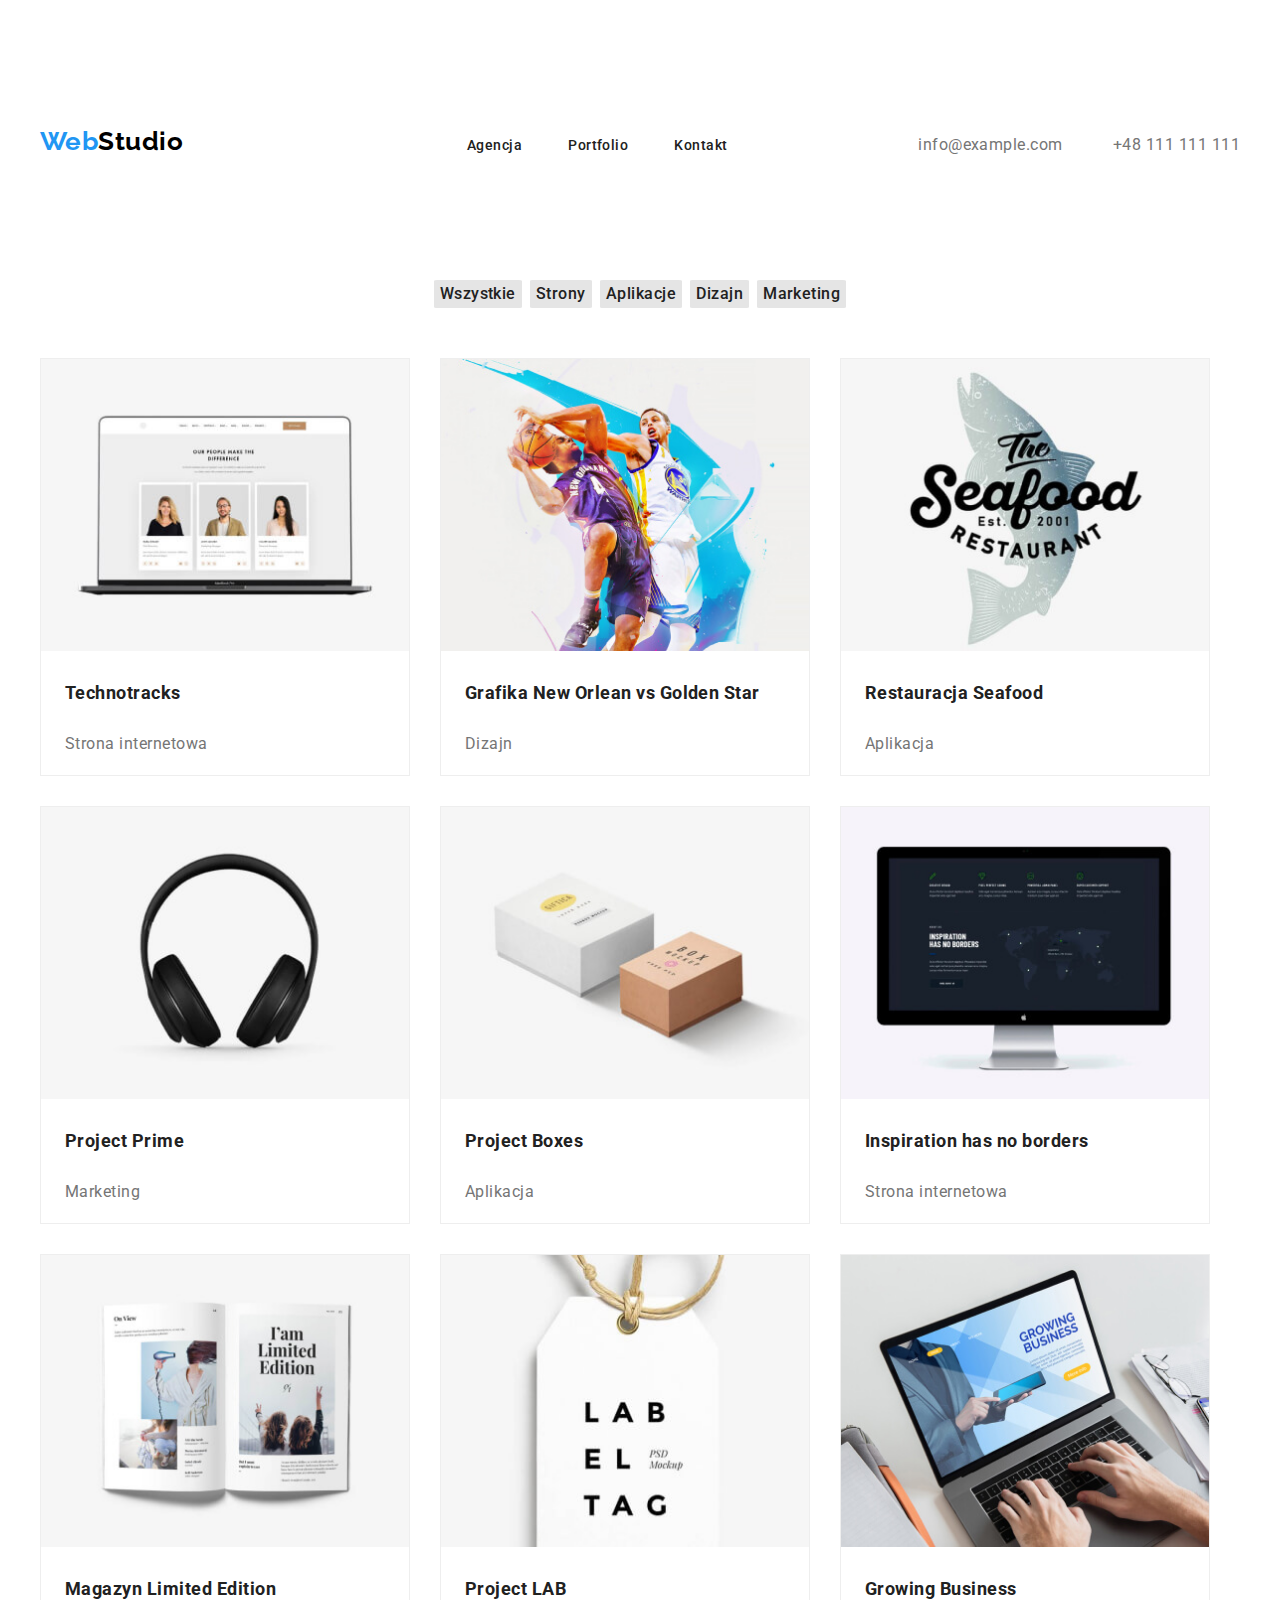
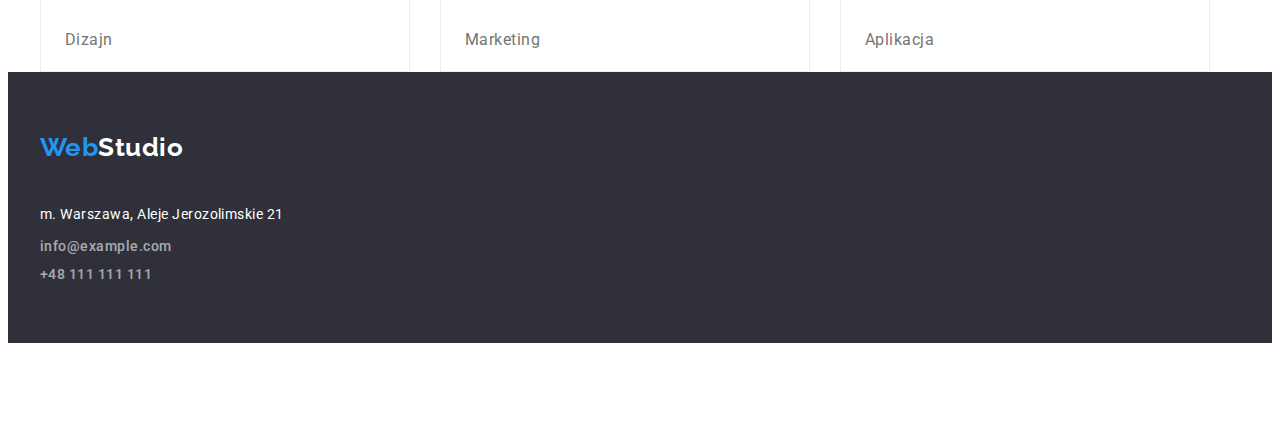
==== commit f514d161: "update" ====
--- a/portfolio.html
+++ b/portfolio.html
@@ -11,31 +11,50 @@
     <link href="https://fonts.googleapis.com/css2?family=Raleway:wght@700&family=Roboto:wght@400;500;700;900&display=swap" rel="stylesheet">
     <link rel="stylesheet" href="./css/styles.css" />
   </head>
-
-  <body>
-    <header>
-      <div  class="container header-wrapper"> 
-        <nav class="navmenu">
-        <div class="header-style">
-        <a class="logo-item" href="./index.html"> <p class="studioname"><span class="dark-logo">Web</span><span class="black">Studio</span> </p>
-      </a>
-     <ul class="menu topline-portfolio">
-          <li class="list-menu"><a class="agency-two  elementblue" href="#">Agencja</a></li>
-          <li class="list-menu"><a class="portfolio-two elementblue" href="portfolio.html">Portfolio</a></li>
-          <li class="list-menu"><a class="contacts-two elementblue" href="#">Kontakt</a></li>
-        </ul>
-      </nav>
-      <!--<div class="list-box">-->
-        <ul class="mail-telephone">
-          <li class="mailandtel">
-              <a class="mail-adress mail elementblue" href="mailto:info@example.com"><svg class="mail-icon" width="16" height="12"><use href="./images/icons.svg#icon-envelope"></use></svg>info@example.com</a>
-          </li>
-          <li class="mailandtel">
-            <a class="telephone mail elementblue" href="tel:+48111111111"><svg  class="smartphone-icon" width="10" height="16"><use href="./images/icons.svg#icon-smartphone"></use></svg>+48 111 111 111</a>
-          </li>
-      </ul>
-</header>
-    <main>
+  <section class="section">
+    <body class="body-class">
+      <header class="header-class">
+        <div class="container header-wrapper">
+            <a class="logo-item" href="./index.html">
+              <p class="studioname">
+                <span class="dark-logo">Web</span
+                ><span class="black">Studio</span>
+              </p>
+            </a>
+            <nav class="navmenu-portfolio">
+            <ul class="menu topline">
+              <li class="list-menu">
+                <a class="agency elementblue" href="#">Agencja</a>
+              </li>
+              <li class="list-menu">
+                <a class="portfolio elementblue" href="portfolio.html"
+                  >Portfolio</a
+                >
+              </li>
+              <li class="list-menu">
+                <a class="contacts elementblue" href="#">Kontakt</a>
+              </li>
+            </ul>
+          </nav>
+          <!--<div class="list-box">-->
+          <ul class="mail-telephone">
+            <li class="mailandtel">
+              <a
+                class="mail-adress mail elementblue"
+                href="mailto:info@example.com"
+                >info@example.com</a
+              >
+            </li>
+            <li class="mailandtel">
+              <a class="telephone mail elementblue" href="tel:+48111111111"
+                >+48 111 111 111</a
+              >
+            </li>
+          </ul>
+          <!-- </div>-->
+        </div>
+      </header>
+      <main>
 <section class="filter">
   <div class="container">
       <ul class="buttons-portfolio">
@@ -48,112 +67,97 @@
     </div>
 </section>
 <section class="all-images-project">
+  <div class="container">
         <ul class="imagesproject">
           <li class="project">
-            <img
+            <img class="picture-margin"
               src="images/img(2).jpg"
               alt="webpage"
-              width="370"
-              height="294"
+              width="368"
+              height="292"
             />
-            <div class="pictures-border">
             <p class="specialization">Technotracks</p>
             <p class="range">Strona internetowa</p>
-          </div>
           </li>
           <li class="project">
-            <img
+            <img class="picture-margin"
               src="images/img(5).jpg"
               alt="basketballmatch"
-              width="370"
-              height="294"
+              width="368"
+              height="292"
             />
-            <div class="pictures-border">
             <p class="specialization">Grafika New Orlean vs Golden Star</p>
             <p class="range">Dizajn</p>
-            </div>
           </li>
           <li class="project">
-            <img
+            <img class="picture-margin"
               src="images/img(6).jpg"
               alt="seafoodlogotype"
-              width="370"
-              height="294"
+              width="368"
+              height="292"
             />
-            <div class="pictures-border">
             <p class="specialization">Restauracja Seafood</p>
             <p class="range">Aplikacja</p>
-            </div>
           </li>
           <li class="project">
-            <img
+            <img class="picture-margin"
               src="images/img(7).jpg"
               alt="headphonespicture"
-              width="370"
-              height="294"
+              width="368"
+              height="292"
             />
-            <div class="pictures-border">
             <p class="specialization">Project Prime</p>
             <p class="range">Marketing</p>
-            </div>
           </li>
           <li class="project">
-            <img
+            <img class="picture-margin"
               src="images/img(8).jpg"
               alt="twodiffboxes"
-              width="370"
-              height="294"
+              width="368"
+              height="292"
             />
-            <div class="pictures-border">
             <p class="specialization">Project Boxes</p>
             <p class="range">Aplikacja</p>
-            </div>
           </li>
-<li>
-            <img
+          <li class="project">
+            <img class="picture-margin"
               src="images/img(9).jpg"
               alt="darthemeondesktop"
-              width="370"
-              height="294"
+              width="368"
+              height="292"
             />
             <p class="specialization">Inspiration has no borders</p>
             <p class="range">Strona internetowa</p>
           </li>
           <li class="project">
-            <img
+            <img class="picture-margin"
               src="images/img(10).jpg"
               alt="openmagazine"
-              width="370"
-              height="294"
+              width="368"
+              height="292"
             />
-            <div class="pictures-border">
             <p class="specialization">Magazyn Limited Edition</p>
             <p class="range">Dizajn</p>
-            </div>
           </li>
           <li class="project">
-            <img
+            <img class="picture-margin"
               src="images/img(11).jpg"
               alt="labeltag"
-              width="370"
-              height="294"
+              width="368"
+              height="292"
             />
-            <div class="pictures-border">
             <p class="specialization">Project LAB</p>
             <p class="range">Marketing</p>
-            </div>
           </li>
           <li class="project">
-            <img
+            <img class="picture-margin"
               src="images/img(12).jpg"
               alt="growingbusinesspageonlaptop"
-              width="370"
-              height="294"
+              width="368"
+              height="292"
             />
-            <div class="pictures-border">
             <p class="specialization">Growing Business</p>
             <p class="range">Aplikacja</p>
-            </div>
           </li>
         </ul>
       </div>
--- a/css/styles.css
+++ b/css/styles.css
@@ -1,511 +1,638 @@
 :root {
-    --main-color: #2196f3;
-    --secondary-color: white;
-    --third-color: #757575;
-    --fourth-color: #ffffff;
-    --fifth-color: #212121;
-    --sixth-color: #f5f4fa;
-    --seventh-color: #2f303a;
-    --eighth-color: #e5e5e5;
-    --nineth-color: #000000;
-    --tenth-color: black;
-  }
-  .team{
-    font-size: 36px;
-    font-weight: 700;
-    line-height: 1.17;
-    text-align: center;
-    margin-top: 94px;
-    margin-bottom: 50px;
-  }
-  a{text-decoration: none;}
-  ul {
-    list-style-type: none;
-    padding: 0;
-    margin: 0;
-  }
-  li {display: inline;}
-  .body-class{
-    font-family: "Roboto", sans-serif;
-    color: var(--fifth-color);
-    background-color: var(--sixth-color);
-    letter-spacing: 0.03em;
-  }
-  .section-gray {
-    background: var(--seventh-color);
-    background-image: url(../images/BackgroundIndex.jpg);
-  }
-  .mail-icon{fill: var(--third-color);
-  margin-right: 10px;}
-.mail-icon{fill:var(--main-color);}
-
-.smartphone-icon{fill: var(--third-color);
-  margin-right: 10px;}
-.smartphone-icon{fill:var(--main-color);}
-
-
-
-  .h1 {
-    font-size: 44px;
-    color: var(--secondary-color);
-    line-height: 1.36;
-    letter-spacing: 0.06em;
-    text-transform: uppercase;
-    max-width: 696px;
-  }
-  .button-main {
-    background-color: var(--main-color);
-    font-size: 16px;
-    font-weight: 700;
-    color: var(--secondary-color);
-    line-height: 1.88;
-    letter-spacing: 0.06em;
-    border: var(--seventh-color);
-    cursor: pointer;
-    font-family: inherit;
-    border-radius: 4%;
-    border-style: none
-  }
-  .agency {color:var(--fifth-color);
-  margin-left: 94px;
-  margin-right:46px ;}
-  
-  .portfolio{color: var(--fifth-color);
-  margin-right: 46px;}
-  .contacts{color: var(--fifth-color);}
-  
-  .mail-telephone{
-    display: flex;
-   text-align: center;
-   gap: 50px;
-  }
-  .mail-adress{color: var(--third-color);
-  margin-right: 50px;}
-  .telephone{color:var(--third-color);}
-  
-  .lorem {text-align: center;
-    display: flex;
-    line-height: 1.14;
-    margin-left: 215px;
-    margin-right: 215px;
-    justify-content: center;
-    gap: 30px;
-  }
-  
-  .loremparagraph{text-align: justify;
+  --main-color: #2196f3;
+  --secondary-color: white;
+  --third-color: #757575;
+  --fourth-color: #ffffff;
+  --fifth-color: #212121;
+  --sixth-color: #f5f4fa;
+  --seventh-color: #2f303a;
+  --eighth-color: #e5e5e5;
+  --nineth-color: #000000;
+  --tenth-color: black;
+}
+.container {
+  padding: 0 15px;
+  width: 100%;
+  width: 1200px;
+  margin: 0 auto;
+}
+.team {
+  font-size: 36px;
+  font-weight: 700;
+  line-height: 1.17;
+  text-align: center;
+  margin-bottom: 50px;
+}
+a {
+  text-decoration: none;
+}
+ul {
+  list-style-type: none;
+  padding: 0;
+  margin: 0;
+}
+
+.body-class {
+  font-family: "Roboto", sans-serif;
+  color: var(--fifth-color);
+  letter-spacing: 0.03em;
+}
+.section-gray {
+  padding-top: 94px;
+  padding-bottom: 94px;
+  background: var(--seventh-color);
+  background-image: url(../images/BackgroundIndex.jpg);
+  background-size: cover;
+}
+.mail-icon {
+  fill: var(--third-color);
+  margin-right: 10px;
+}
+
+.smartphone-icon {
+  fill: var(--third-color);
+  margin-right: 10px;
+}
+
+.mail:hover svg,
+.mail:focus svg {
+  fill: var(--main-color);
+}
+.h1 {
+  font-size: 44px;
+  color: var(--secondary-color);
+  line-height: 1.36;
+  letter-spacing: 0.06em;
+  text-transform: uppercase;
+  max-width: 696px;
+  margin-top: 190px;
+  margin-bottom: 40px;
+}
+.button-main {
+  background-color: var(--main-color);
+  font-size: 16px;
+  font-weight: 700;
+  color: var(--secondary-color);
+  line-height: 1.88;
+  letter-spacing: 0.06em;
+  border: var(--seventh-color);
+  cursor: pointer;
+  font-family: inherit;
+  border-radius: 4%;
+}
+.agency {
+  color: var(--fifth-color);
+  margin-right: 46px;
+}
+
+.portfolio {
+  color: var(--fifth-color);
+  margin-right: 46px;
+}
+.contacts {
+  color: var(--fifth-color);
+}
+
+.mail-telephone {
+  display: flex;
+  text-align: center;
+  gap: 50px;
+}
+.mailandtel {
+  margin-top: 32px;
+}
+
+.mail-adress {
+  margin: 0;
+  padding: 0;
+  color: var(--third-color);
+}
+.telephone {
+  color: var(--third-color);
+}
+
+.lorem {
+  display: flex;
+  gap: 30px;
+}
+
+.loremparagraph {
   margin-top: 10px;
-  margin-right: 30px; 
-  width: 270px;}
-  
-  
-  .lorem-h3{
-    text-align: left;
-    font-weight: 700;
-    font-size: 14px;
-    line-height: 1.14;
-    margin-top: 94px;
-  }
-  .list{
-    font-weight: 700;
-    font-size: 14px;
-    line-height: 1.14;
-  }
-  .job{
-    font-size: 36px;
-    font-weight: 700;
-    line-height: 1.17;
-    text-align: center;
-    margin-top: 94px;
-    margin-bottom: 50px;
-  }
-  .job-class{
-    font-size: 36px;
-    font-weight: 700;
-    line-height: 1.17;
-    text-align: center;
-    display: inline;
-    margin: 0 auto;
-  }
-  .loremparagraph {
-    font-size: 14px;
-    line-height: 1.71;
-    color: var(--third-color);
-  }
-  
-  
-  .name {
-    font-weight: 500;
-    font-size: 16px;
-    line-height: 1.18;
-    text-align: center;
-    margin-top: 30px;
-  }
-  
-  .position {
-    font-size: 16px;
-    line-height: 1.18;
-    color: var(--third-color);
-    text-align: center;
-    margin-top: 10px;
-  }
-  
-  .list-element{
-    color: rgba(255, 255, 255, 0.6);
-    font-weight: 500;
-    font-size: 14px;
-    line-height: 1.14;
-    /* margin: 46px; */
-  }
-  
-  .colorgrey {
-    color: var(--third-color);
-  }
-  
-  .navmenu{
-    text-decoration: none;
-    font-size: 14px;
-    line-height: 1.17;
-    display: flex;
-    align-items: center;
-  }
-  
-  .navmenu > .menu {
-    color: var(--tenth-color);
-  }
-  .footer-logo{
-    font-size: 26px;
-    font-family: "Raleway",sans-serif;
-    font-weight: 700;
-    margin: 0 auto;}
-    /* margin-left: 215px;
-    margin-top: 60px; */
-  
-  .studioname {
-    color: var(--fifth-color);
-    margin: 0 auto ;
-  padding-top: 24px;}
-  
-  
-  .studioname > .dark-logo,
-  .footer-logo > .dark {
-    color: var(--main-color);
-  }
-  
-  .menu { 
-    display: flex;
-  }
-  .contact {
-    color: var(--third-color);
-    font-size: 14px;
-    font-weight: 500;
-    line-height: 1.17;
-  }
-  .contact:hover {
-    color: var(--main-color);
-  }
-  
-  .imagesdescription {
-    color: var(--fifth-color);
-    font-weight: 700;
-    font-size: 18px;
-    line-height: 2;
-  }
-  .signdescription {
-    color: var(--third-color);
-  
-    font-size: 16px;
-    line-height: 1.8;
-  }
-  
-  .studioname {
-    color: var(--main-color);
-    font-family: "Raleway";
-    font-weight: 700;
-    font-size: 26px;
-    line-height: 1.19;
-  }
-  
-  .black{color: var(--nineth-color);
-    font-family: "Raleway";
-    font-weight: 700;
-    font-size: 26px;
-    line-height: 1.19;}
-  
-  .white{  color: var(--fourth-color);
-    font-family: "Raleway";
-    font-weight: 700;
-    font-size: 26px;
-    line-height: 1.19;}
-  
-  .highlight {
-    color: var(--nineth-color);
-  }
-  .highlightwhite {
-    color: var(--fourth-color);
-  }
-  
-  .topline {
-    font-weight: 500;
-    font-size: 14px;
-    line-height: 1.14;
-  }
-  
-  .portoflio {
-    color: var(--main-color);
-    font-weight: 500;
-    font-size: 14px;
-    line-height: 1.71;
-    letter-spacing: 0.02em;
-  }
-  
-  .elementblue:hover,
-  .elementblue:focus,
-  .elementblue:active {
-    color: var(--main-color);
-  }
-  
-  .buttons-main {
-    font-weight: 500;
-    font-size: 16px;
-    line-height: 1.62;
-    border-radius: 4%;
-    border-style: none
-  }
-  
-  .cityadress {
-    margin: 0 auto;
-    margin-top: 20px;
-    margin-bottom: 9px ;
-    color: var(--fourth-color);
-  
-    font-size: 14px;
-    line-height: 1.71;
-  }
-  address{font-style: normal;}
-  
-  .link-item{display: flex;
+  width: 270px;
+}
+
+.lorem-icons-menu {
+  display: flex;
+  justify-content: center;
+  align-items: center;
+  background-color: #f5f4fa;
+  padding-top: 25px;
+  padding-bottom: 25px;
+  border-radius: 4px;
+}
+
+.loremparagraph {
+  margin-right: 30px;
+  width: 270px;
+}
+
+.lorem-h3 {
+  text-align: left;
+  font-weight: 700;
+  font-size: 14px;
+  line-height: 1.14;
+}
+
+.job {
+  font-size: 36px;
+  font-weight: 700;
+  line-height: 1.17;
+  text-align: center;
+  margin-bottom: 50px;
+}
+.job-class {
+  font-size: 36px;
+  font-weight: 700;
+  line-height: 1.17;
+  text-align: center;
+  display: inline;
+  margin: 0 auto;
+}
+.loremparagraph {
+  font-size: 14px;
+  line-height: 1.71;
+  color: var(--third-color);
+}
+
+.name {
+  font-weight: 500;
+  font-size: 16px;
+  line-height: 1.18;
+  text-align: center;
+  margin-top: 30px;
+}
+
+.position {
+  font-size: 16px;
+  line-height: 1.18;
+  color: var(--third-color);
+  text-align: center;
+  margin-top: 10px;
+  margin-bottom: 30px;
+}
+
+.list-element {
+  color: rgba(255, 255, 255, 0.6);
+  font-weight: 500;
+  font-size: 14px;
+  line-height: 1.14;
+  /* margin: 46px; */
+}
+
+.colorgrey {
+  color: var(--third-color);
+}
+
+.navmenu-index {
+  text-decoration: none;
+  font-size: 14px;
+  line-height: 1.17;
+  display: flex;
+  margin-bottom: 25px;
+}
+.navmenu-portfolio {
+  text-decoration: none;
+  font-size: 14px;
+  line-height: 1.17;
+  display: flex;
+  margin-bottom: 126px;
+}
+.navmenu-index > .menu {
+  color: var(--tenth-color);
+}
+
+.navmenu-portfolio > .menu {
+  color: var(--tenth-color);
+}
+.footer-logo {
+  margin: 0 auto;
+  display: inline-block;
+}
+
+.joinus-icons {
+  display: flex;
+  text-align: center;
+  gap: 30px;
+}
+.joinus-text {
+  margin: 0 auto;
+  margin-bottom: 20px;
+  color: var(--fourth-color);
+}
+.joinus-link svg {
+  fill: var(--fourth-color);
+}
+.joinus-margin {
+  gap: 10px;
+}
+
+/* .footer-joinus-margin:last-child {
+      margin-right: 0;
+    } */
+
+.joinus-link {
+  display: flex;
+  border-radius: 50%;
+  width: 44px;
+  height: 44px;
+  align-items: center;
+  justify-content: center;
+  background: rgba(255, 255, 255, 0.1);
+}
+.joinus-link:hover,
+.joinus-link:focus {
+  background-color: var(--main-color);
+}
+
+.studioname {
+  color: var(--fifth-color);
+  margin: 0 auto;
+  padding-top: 24px;
+}
+
+.studioname > .dark-logo,
+.footer-logo > .dark {
+  color: var(--main-color);
+}
+
+.menu {
+  display: flex;
+}
+.contact {
+  color: var(--third-color);
+  font-size: 14px;
+  font-weight: 500;
+  line-height: 1.17;
+}
+.contact:hover {
+  color: var(--main-color);
+}
+
+.imagesdescription {
+  color: var(--fifth-color);
+  font-weight: 700;
+  font-size: 18px;
+  line-height: 2;
+}
+.signdescription {
+  color: var(--third-color);
+
+  font-size: 16px;
+  line-height: 1.8;
+}
+
+.studioname {
+  color: var(--main-color);
+  font-family: "Raleway";
+  font-weight: 700;
+  font-size: 26px;
+  line-height: 1.19;
+}
+
+.black {
+  color: var(--nineth-color);
+  font-family: "Raleway";
+  font-weight: 700;
+  font-size: 26px;
+  line-height: 1.19;
+}
+
+.white {
+  color: var(--fourth-color);
+  font-family: "Raleway";
+  font-weight: 700;
+  font-size: 26px;
+  line-height: 1.19;
+}
+
+.highlight {
+  color: var(--nineth-color);
+}
+.highlightwhite {
+  color: var(--fourth-color);
+}
+
+.topline {
+  font-weight: 500;
+  font-size: 14px;
+  line-height: 1.14;
+
+  margin-top: 32px;
+  margin-left: 93px;
+}
+.portoflio {
+  color: var(--main-color);
+  font-weight: 500;
+  font-size: 14px;
+  line-height: 1.71;
+  letter-spacing: 0.02em;
+}
+
+.elementblue:hover,
+.elementblue:focus,
+.elementblue:active {
+  color: var(--main-color);
+}
+
+.buttons-main {
+  font-weight: 500;
+  font-size: 16px;
+  line-height: 1.62;
+  border-radius: 4%;
+  border-style: none;
+}
+
+.cityadress {
+  margin: 0 auto;
+  margin-top: 20px;
+  margin-bottom: 9px;
+  color: var(--fourth-color);
+
+  font-size: 14px;
+  line-height: 1.71;
+}
+address {
+  font-style: normal;
+}
+
+.link-item {
+  display: flex;
   flex-direction: column;
   margin: 0 auto;
-  gap: 9px;}
-  
-  .nonetextstyle {
-    font-style: inherit;
-  }
-  .container {
-    padding: 0 15px;
-    width: 100%;
-    width: 1200px;
-    margin: 0 auto;
-    text-align: left
-  }
-  .header-wrapper{
-    display: flex;
-    justify-content: space-between;
-    align-items: center;
-  }
-  .header-style {
-    align-items: center;
-    margin-right: 93px;
-    margin-bottom: 32px;
-  }
-  
-  .list-menu{
-    margin-right: 46px;
-  }
-  
-  
-  .lorem-margin {
-    margin-right: 30px;
-  }
-  
-  .lorem-margin:last-child {
-    margin-right: 0;
-  }
-  .align-member {
-    text-align: center;
-  }
-  .team-list{display: flex;
+  gap: 9px;
+}
+
+.nonetextstyle {
+  font-style: inherit;
+}
+
+.header-wrapper {
+  display: flex;
+  justify-content: space-between;
+  align-items: baseline;
+}
+
+.lorem-margin:last-child {
+  margin-right: 0;
+}
+.team-list {
+  display: flex;
+  gap: 30px;
+}
+.member {
+  background-color: var(--fourth-color);
+  box-shadow: 0px 1px 3px rgb(0 0 0 / 12%), 0px 1px 1px rgb(0 0 0 / 14%),
+    0px 2px 1px rgb(0 0 0 / 20%);
+  border-radius: 0px 0px 4px 4px;
+}
+
+.our-team {
+  padding-top: 94px;
+  padding-bottom: 94px;
+  background: var(--sixth-color);
+}
+.list-pictures {
+  display: flex;
   flex-direction: row;
-  justify-content: center;
   gap: 30px;
-  margin-bottom: 94px;}
-  
-  .member-border{border-radius: 0px 0px 4px 4px;}
-  
-  .list-pictures{display: flex;
-    flex-direction: row;
-    gap: 30px;}
-  
-  .pictures-job{border-radius: 0px 0px 4px 4px;}
-  
-  .dark-background {
-    background: var(--seventh-color);
-    padding-top: 114px;
-    padding-left: 0;
-  }
-  
-  containter {
-    box-sizing: border-box;
-    padding: 0 15px;
-    width: 100%;
-    max-width: 1200px;
-    margin: 0 auto;
-    display: flex;}
-  
-  .header-style {
-    display: flex;}
-  
-  
-  .dark {
-    padding-top: 200px;
-    padding-bottom: 200px;
-  }
-  .footer-logo {
-    font-size: 26px;
-    font-family: "Raleway", sans-serif;
-    font-weight: 700;
-  }
-  .logo {
-    color: var(--fifth-color);
-  }
-  .footer-logo {
-    color: var(--secondary-color);}
-  
-  .grey-class {
-    display: flex;
-    flex-direction: column;
-    align-items: center;
-    text-align: center;
-  }
-  
-  
-  .picture-margin {
-    margin-right: 30px;
-  }
-  .pictures{display: flex;}
-  
-  .picture-job{
-    display: inline;}
-  
-  
-  .picture-margin:last-child{
-    margin-right: 0;
-  }
-      
-  
-  .buttons-margin{
-    margin-right: 8px;
-    border-radius: 4%;
-    border-style: none
-  }
-  .buttons-margin:last-child {
-    margin-right: 0;
-  }
-  .images-project {
-    justify-content: space-between;;
-  }
-  /* Portfolio-css */
-  
-  .topline-portfolio{margin-top: 32px;}
-  
-  .portfolio-top{
-    background-color: #ffffff;}
-  .menu-portfolio{
-    margin-top: 32px;
-    display: inline;
-    flex-direction: column;
-    align-items: center;
-    text-align: center;}
-  
-    .agency-two {color:var(--fifth-color);
-      margin-left: 94px;
-      margin-right:46px;}
-      
-      .portfolio-two{color: var(--fifth-color);
-      margin-right: 46px;}
-  
-      .contacts-two{color: var(--fifth-color);}
-  
-      .mail-adress-two{color: var(--third-color);
-        margin-right: 50px;}
-  
-      .telephone-two{color:var(--third-color);}
-  
-      /* .buttons-portfolio:hover {
+}
+
+.pictures-job {
+  border-radius: 0px 0px 4px 4px;
+}
+
+.dark-background {
+  background: var(--seventh-color);
+  padding: 60px 0px;
+}
+
+.header-style {
+  display: flex;
+}
+
+.dark {
+  padding-top: 200px;
+  padding-bottom: 200px;
+}
+.footer-logo {
+  font-size: 26px;
+  font-family: "Raleway", sans-serif;
+  font-weight: 700;
+}
+.footer-logo {
+  color: var(--secondary-color);
+}
+.logo {
+  color: var(--fifth-color);
+}
+
+.padding-logo-fotter {
+  padding-bottom: 20px;
+}
+
+.grey-class {
+  display: flex;
+  flex-direction: column;
+  align-items: center;
+  text-align: center;
+}
+
+.team-icons {
+  display: flex;
+  height: 44px;
+  border-radius: 50%;
+  padding: 16px 32px 30px 32px;
+  justify-content: space-between;
+  gap: 20px;
+}
+.icon-team-bootom {
+  text-align: center;
+}
+
+.icon-team-bootom:hover,
+.icon-team-bootom:focus {
+  fill: var(--fourth-color);
+  background-color: var(--main-color);
+}
+
+.sm-team-icon:hover svg,
+.sm-team-icon:focus svg {
+  fill: var(--fourth-color);
+}
+.sm-team-icon {
+  text-align: center;
+  display: flex;
+  fill: #afb1b8;
+}
+
+.client {
+  flex-basis: calc((100% - 150px) / 6);
+  align-items: center;
+  margin: 0 auto;
+}
+
+.clients-icon {
+  border: 1px solid #afb1b8;
+  border-radius: 4px;
+}
+
+.pictures {
+  display: flex;
+}
+
+.picture-job {
+  display: inline;
+}
+
+.picture-margin:last-child {
+  margin-right: 0;
+}
+.buttons-margin {
+  margin-right: 8px;
+  border-radius: 4%;
+  border-style: none;
+}
+.buttons-margin:last-child {
+  margin-right: 0;
+}
+
+/* Portfolio-css */
+
+.portfolio-top {
+  background-color: #ffffff;
+}
+/* .menu-portfolio {
+  margin-top: 32px;
+  display: inline;
+  flex-direction: column;
+  align-items: center;
+  text-align: center;
+} */
+
+.agency-two {
+  color: var(--fifth-color);
+  margin-right: 46px;
+}
+
+.portfolio-two {
+  color: var(--fifth-color);
+  margin-right: 46px;
+}
+
+.contacts-two {
+  color: var(--fifth-color);
+}
+
+.mail-adress-two {
+  color: var(--third-color);
+  margin-right: 50px;
+}
+
+.telephone-two {
+  color: var(--third-color);
+}
+
+/* .buttons-portfolio:hover {
           color: var(--secondary-color);
           border-radius: 4%;
           border-style: none;
         }
          */
-    .buttons-portfolio {
-      justify-content: center;
-      padding-top: 94px;
-      padding-bottom: 50px;
-    display: flex;
-        flex-direction: row;
-        gap: 8px;
-        border-radius: 4%;
-        border-style: none}
-  
-        
-    .button-all{
-        background-color: var(--sixth-color);
-        font-family: 'Roboto';
-        font-style: normal;
-        font-weight: 500;
-        font-size: 16px;
-        line-height: 26px;
-        text-align: center;
-        letter-spacing: 0.03em;
-        color: var(--fifth-color);
-        border-radius: 4%;
-        border-style: none;
-        cursor: pointer;
-      }
-  
-    .button-other{
-        background-color: var(--sixth-color);
-        font-family: 'Roboto';
-        font-style: normal;
-        font-weight: 500;
-        font-size: 16px;
-        line-height: 26px;
-        text-align: center;
-        letter-spacing: 0.03em;
-        color: var(--fifth-color);
-        border-radius: 4%;
-        border-style: none;
-        cursor: pointer;}
-  
-  .button-all:hover{color: var(--fourth-color);
-  background-color: var(--main-color);}
-  
-  .button-other:hover{color: var(--fourth-color);
-    background-color: var(--main-color);}
-  
-  .imagesproject{ background-color:var(--fourth-color);
-    display: flex;
-    flex-wrap:wrap;
-    justify-content: center;
+.buttons-portfolio {
+  justify-content: center;
+  padding-bottom: 50px;
+  display: flex;
+  gap: 8px;
+  border-radius: 4%;
+}
+
+.button-all {
+  background-color: var(--eighth-color);
+  font-family: "Roboto";
+  font-style: normal;
+  font-weight: 500;
+  font-size: 16px;
+  line-height: 26px;
+  text-align: center;
+  letter-spacing: 0.03em;
+  color: var(--fifth-color);
+  border-radius: 4%;
+  border-style: none;
+  cursor: pointer;
+}
+
+.button-other {
+  background-color: var(--eighth-color);
+  font-family: "Roboto";
+  font-style: normal;
+  font-weight: 500;
+  font-size: 16px;
+  line-height: 26px;
+  text-align: center;
+  letter-spacing: 0.03em;
+  color: var(--fifth-color);
+  border-radius: 4%;
+  border-style: none;
+  cursor: pointer;
+}
+
+.button-all:hover {
+  color: var(--fourth-color);
+  background-color: var(--main-color);
+}
+
+.button-other:hover {
+  color: var(--fourth-color);
+  background-color: var(--main-color);
+}
+
+.imagesproject {
+  display: flex;
   gap: 30px;
-  margin-bottom: 94px;}
-  
-  .specialization{text-align: center;
-    font-family: 'Roboto';
-    font-style: normal;
-    font-weight: 700;
-    font-size: 18px;
-    line-height: 36px;
-  color: var(--fifth-color);
-  margin-top: 20px;}
-  
-  .range{text-align: center;
-    font-family: 'Roboto';
-    font-style: normal;
-    font-weight: 400;
-    font-size: 16px;
-    line-height: 30px;
-  color: var(--third-color);
-  margin-top: 4px;}
-  
-  .pictures-border{border: 1px solid #EEEEEE;}+  flex-wrap: wrap;
+}
+
+.project {
+  background-color: var(--fourth-color);
+  box-sizing: border-box;
+  text-decoration: none;
+  border: 1px #eeeeee solid;
+}
+
+.section {
+  padding-top: 94px;
+  padding-bottom: 94px;
+}
+
+.specialization {
+  text-align: start;
+  font-family: "Roboto";
+  font-style: normal;
+  font-weight: 700;
+  font-size: 18px;
+  line-height: 36px;
+  color: var(--fifth-color);
+  margin-top: 20px;
+  padding-left: 24px;
+}
+
+.range {
+  text-align: start;
+  font-family: "Roboto";
+  font-style: normal;
+  font-weight: 400;
+  font-size: 16px;
+  line-height: 30px;
+  color: var(--third-color);
+  padding-left: 24px;
+}
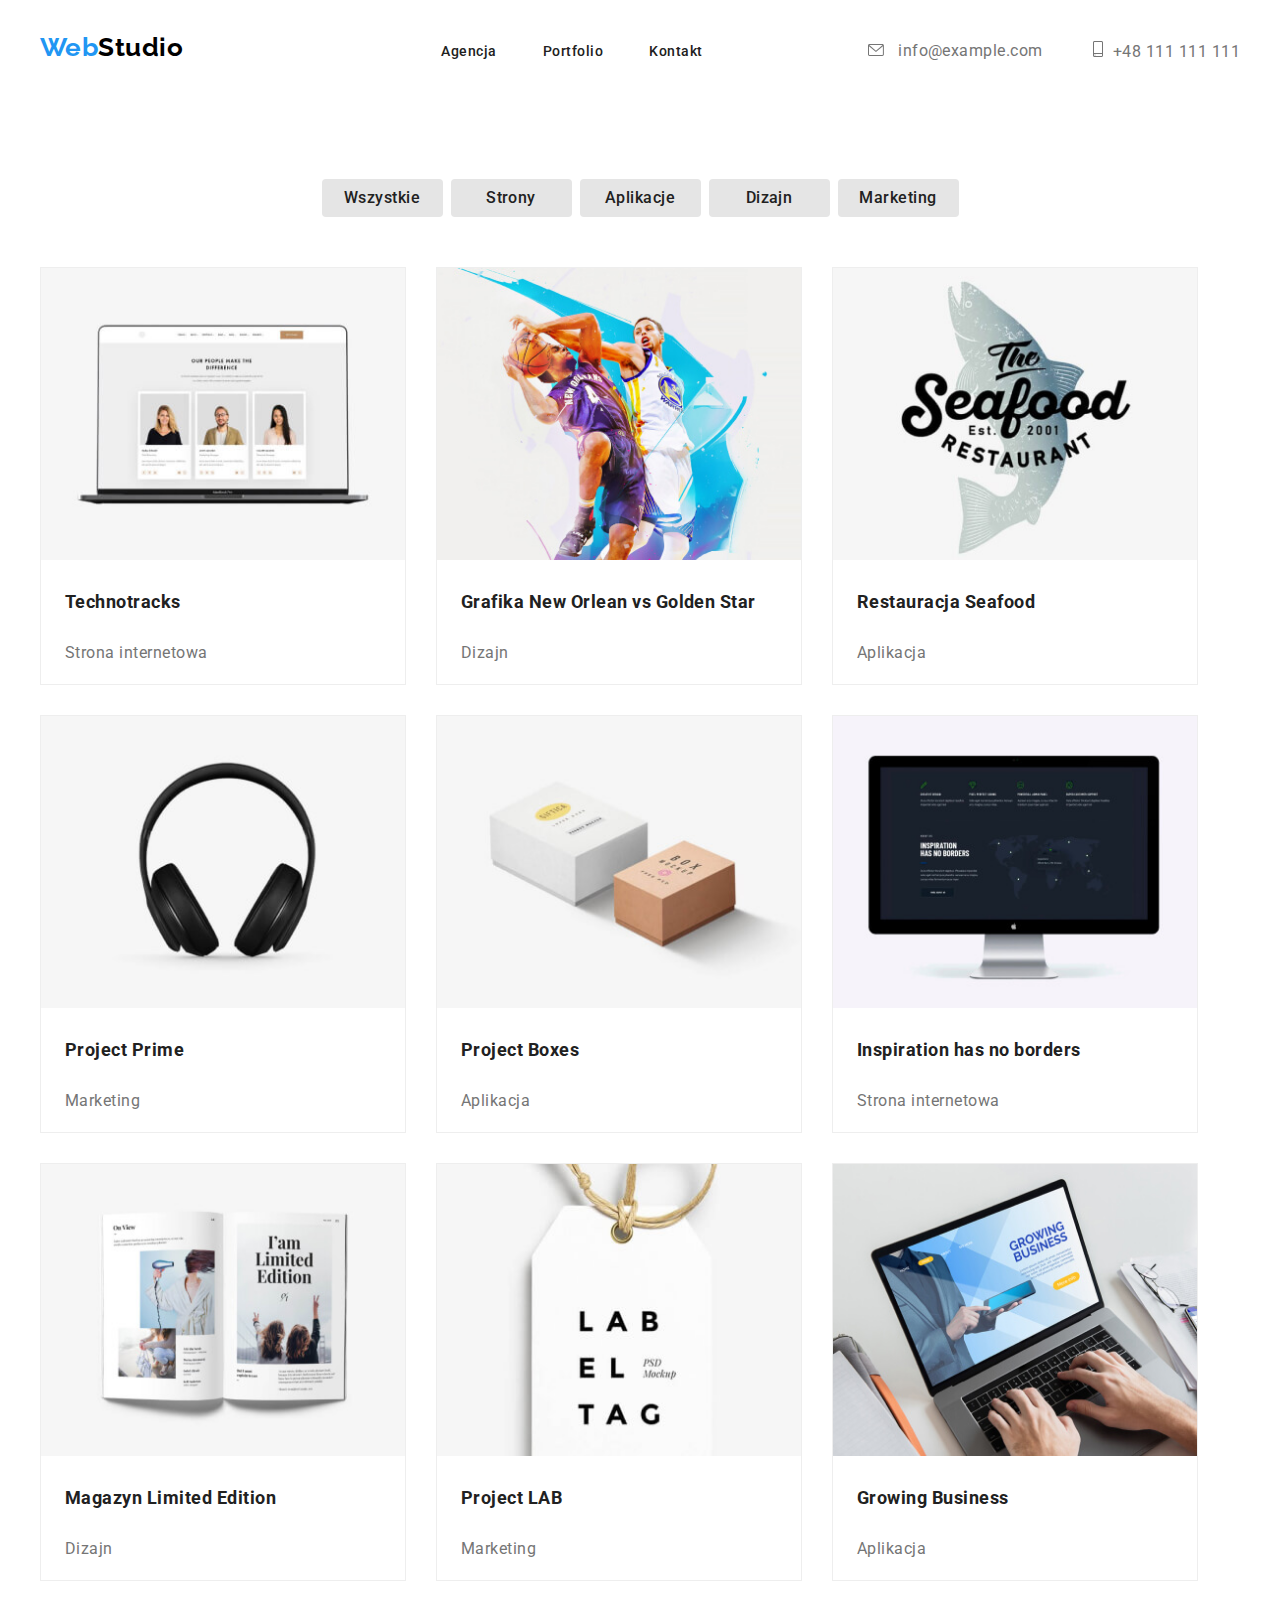
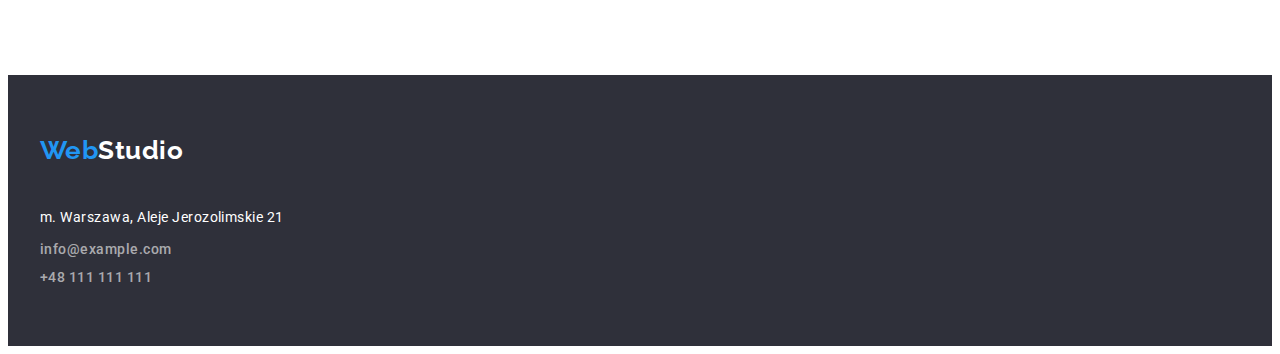
==== commit f76282a9: "update" ====
--- a/portfolio.html
+++ b/portfolio.html
@@ -1,59 +1,70 @@
 <!DOCTYPE html>
 <html lang="en">
   <head>
-    <meta charset="UTF-8">
-    <meta http-equiv="X-UA-Compatible" content="IE=edge">
-    <meta name="viewport" content="width=device-width, initial-scale=1.0">
-    <title>Portfolio</title>
+    <meta charset="UTF-8" />
+    <meta http-equiv="X-UA-Compatible" content="IE=edge" />
+    <meta name="viewport" content="width=device-width, initial-scale=1.0" />
 
-    <link rel="preconnect" href="https://fonts.googleapis.com">
-    <link rel="preconnect" href="https://fonts.gstatic.com" crossorigin>
-    <link href="https://fonts.googleapis.com/css2?family=Raleway:wght@700&family=Roboto:wght@400;500;700;900&display=swap" rel="stylesheet">
+    <title>Studio</title>
+    <link rel="preconnect" href="https://fonts.googleapis.com" />
+    <link rel="preconnect" href="https://fonts.gstatic.com" crossorigin />
+    <link
+      href="https://fonts.googleapis.com/css2?family=Raleway:wght@700&display=swap"
+      rel="stylesheet"
+    />
+    <link rel="preconnect" href="https://fonts.googleapis.com" />
+    <link rel="preconnect" href="https://fonts.gstatic.com" crossorigin />
+    <link
+      href="https://fonts.googleapis.com/css2?family=Roboto:wght@400;500;700;900&display=swap"
+      rel="stylesheet"
+    />
+    <link
+      rel="stylesheet"
+      href="https://cdnjs.cloudflare.com/ajax/libs/modern-normalize/1.1.0/modern-normalize.min.css"
+      integrity="sha512-wpPYUAdjBVSE4KJnH1VR1HeZfpl1ub8YT/NKx4PuQ5NmX2tKuGu6U/JRp5y+Y8XG2tV+wKQpNHVUX03MfMFn9Q=="
+      crossorigin="anonymous"
+      referrerpolicy="no-referrer"
+    />
     <link rel="stylesheet" href="./css/styles.css" />
   </head>
-  <section class="section">
-    <body class="body-class">
+     <body class="body-class">
       <header class="header-class">
-        <div class="container header-wrapper">
-            <a class="logo-item" href="./index.html">
-              <p class="studioname">
-                <span class="dark-logo">Web</span
-                ><span class="black">Studio</span>
-              </p>
-            </a>
-            <nav class="navmenu-portfolio">
-            <ul class="menu topline">
-              <li class="list-menu">
-                <a class="agency elementblue" href="#">Agencja</a>
-              </li>
-              <li class="list-menu">
-                <a class="portfolio elementblue" href="portfolio.html"
-                  >Portfolio</a
-                >
-              </li>
-              <li class="list-menu">
-                <a class="contacts elementblue" href="#">Kontakt</a>
-              </li>
-            </ul>
-          </nav>
-          <!--<div class="list-box">-->
-          <ul class="mail-telephone">
-            <li class="mailandtel">
-              <a
-                class="mail-adress mail elementblue"
-                href="mailto:info@example.com"
-                >info@example.com</a
+       <div class="container header-wrapper">
+          <a class="logo-item" href="./index.html">
+            <p class="studioname">
+              <span class="dark-logo">Web</span
+              ><span class="black">Studio</span>
+            </p>
+          </a>
+          <nav class="navmenu-index">
+          <ul class="menu topline">
+            <li class="list-menu">
+              <a class="agency elementblue" href="#">Agencja</a>
+            </li>
+            <li class="list-menu">
+              <a class="portfolio elementblue" href="portfolio.html"
+                >Portfolio</a
               >
             </li>
-            <li class="mailandtel">
-              <a class="telephone mail elementblue" href="tel:+48111111111"
-                >+48 111 111 111</a
-              >
+            <li class="list-menu">
+              <a class="contacts elementblue" href="#">Kontakt</a>
             </li>
           </ul>
-          <!-- </div>-->
-        </div>
-      </header>
+        </nav>
+                <ul class="mail-telephone">
+                  <li class="mailandtel">
+                      <a class="mail-adress mail elementblue" 
+                      href="mailto:info@example.com">
+                      <svg class="mail-icon" width="16" height="12">
+                          <use href="./images/icons.svg#icon-envelope"></use></svg>
+                          info@example.com</a>
+                  </li>
+                  <li class="mailandtel">
+                    <a class="telephone mail elementblue" href="tel:+48111111111"><svg  class="smartphone-icon" width="10" height="16"><use href="./images/icons.svg#icon-smartphone"></use></svg>+48 111 111 111</a>
+                  </li>
+              </ul>
+      </div>
+    </header>
       <main>
 <section class="filter">
   <div class="container">
@@ -66,14 +77,14 @@
       </ul>
     </div>
 </section>
-<section class="all-images-project">
+<section class="section">
   <div class="container">
         <ul class="imagesproject">
           <li class="project">
             <img class="picture-margin"
               src="images/img(2).jpg"
               alt="webpage"
-              width="368"
+              width="364"
               height="292"
             />
             <p class="specialization">Technotracks</p>
@@ -83,7 +94,7 @@
             <img class="picture-margin"
               src="images/img(5).jpg"
               alt="basketballmatch"
-              width="368"
+              width="364"
               height="292"
             />
             <p class="specialization">Grafika New Orlean vs Golden Star</p>
@@ -93,7 +104,7 @@
             <img class="picture-margin"
               src="images/img(6).jpg"
               alt="seafoodlogotype"
-              width="368"
+              width="364"
               height="292"
             />
             <p class="specialization">Restauracja Seafood</p>
@@ -103,7 +114,7 @@
             <img class="picture-margin"
               src="images/img(7).jpg"
               alt="headphonespicture"
-              width="368"
+              width="364"
               height="292"
             />
             <p class="specialization">Project Prime</p>
@@ -113,7 +124,7 @@
             <img class="picture-margin"
               src="images/img(8).jpg"
               alt="twodiffboxes"
-              width="368"
+              width="364"
               height="292"
             />
             <p class="specialization">Project Boxes</p>
@@ -123,7 +134,7 @@
             <img class="picture-margin"
               src="images/img(9).jpg"
               alt="darthemeondesktop"
-              width="368"
+              width="364"
               height="292"
             />
             <p class="specialization">Inspiration has no borders</p>
@@ -133,7 +144,7 @@
             <img class="picture-margin"
               src="images/img(10).jpg"
               alt="openmagazine"
-              width="368"
+              width="364"
               height="292"
             />
             <p class="specialization">Magazyn Limited Edition</p>
@@ -143,7 +154,7 @@
             <img class="picture-margin"
               src="images/img(11).jpg"
               alt="labeltag"
-              width="368"
+              width="364"
               height="292"
             />
             <p class="specialization">Project LAB</p>
@@ -153,7 +164,7 @@
             <img class="picture-margin"
               src="images/img(12).jpg"
               alt="growingbusinesspageonlaptop"
-              width="368"
+              width="364"
               height="292"
             />
             <p class="specialization">Growing Business</p>
--- a/css/styles.css
+++ b/css/styles.css
@@ -23,6 +23,7 @@
   text-align: center;
   margin-bottom: 50px;
 }
+
 a {
   text-decoration: none;
 }
@@ -38,11 +39,18 @@
   letter-spacing: 0.03em;
 }
 .section-gray {
-  padding-top: 94px;
-  padding-bottom: 94px;
   background: var(--seventh-color);
-  background-image: url(../images/BackgroundIndex.jpg);
   background-size: cover;
+  background: var(--seventh-color);
+  background-image: linear-gradient(
+      rgba(47, 48, 58, 0.4),
+      rgba(47, 48, 58, 0.4)
+    ),
+    url(../images/BackgroundIndex.jpg);
+  background-size: cover;
+  max-width: 1600px;
+  height: 600px;
+  margin: 0 auto;
 }
 .mail-icon {
   fill: var(--third-color);
@@ -53,7 +61,6 @@
   fill: var(--third-color);
   margin-right: 10px;
 }
-
 .mail:hover svg,
 .mail:focus svg {
   fill: var(--main-color);
@@ -65,8 +72,6 @@
   letter-spacing: 0.06em;
   text-transform: uppercase;
   max-width: 696px;
-  margin-top: 190px;
-  margin-bottom: 40px;
 }
 .button-main {
   background-color: var(--main-color);
@@ -78,8 +83,11 @@
   border: var(--seventh-color);
   cursor: pointer;
   font-family: inherit;
-  border-radius: 4%;
-}
+  border-radius: 4px;
+  width: 200px;
+  height: 50px;
+}
+
 .agency {
   color: var(--fifth-color);
   margin-right: 46px;
@@ -112,7 +120,10 @@
 }
 
 .lorem {
-  display: flex;
+  margin-top: 94px;
+  display: flex;
+  line-height: 1.14;
+  justify-content: center;
   gap: 30px;
 }
 
@@ -121,47 +132,46 @@
   width: 270px;
 }
 
+.lorem-h3 {
+  text-align: left;
+  font-weight: 700;
+  font-size: 14px;
+  line-height: 1.14;
+}
+.list {
+  font-weight: 700;
+  font-size: 14px;
+  line-height: 1.14;
+}
+.job {
+  font-size: 36px;
+  font-weight: 700;
+  line-height: 1.17;
+  text-align: center;
+  margin-bottom: 50px;
+}
+.job-class {
+  font-size: 36px;
+  font-weight: 700;
+  line-height: 1.17;
+  text-align: center;
+  display: inline;
+  margin: 0 auto;
+}
+.loremparagraph {
+  font-size: 14px;
+  line-height: 1.71;
+  color: var(--third-color);
+}
 .lorem-icons-menu {
   display: flex;
   justify-content: center;
   align-items: center;
   background-color: #f5f4fa;
-  padding-top: 25px;
-  padding-bottom: 25px;
-  border-radius: 4px;
-}
-
-.loremparagraph {
-  margin-right: 30px;
+  height: 120px;
+  border-radius: 4px;
   width: 270px;
-}
-
-.lorem-h3 {
-  text-align: left;
-  font-weight: 700;
-  font-size: 14px;
-  line-height: 1.14;
-}
-
-.job {
-  font-size: 36px;
-  font-weight: 700;
-  line-height: 1.17;
-  text-align: center;
-  margin-bottom: 50px;
-}
-.job-class {
-  font-size: 36px;
-  font-weight: 700;
-  line-height: 1.17;
-  text-align: center;
-  display: inline;
-  margin: 0 auto;
-}
-.loremparagraph {
-  font-size: 14px;
-  line-height: 1.71;
-  color: var(--third-color);
+  height: 120px;
 }
 
 .name {
@@ -186,7 +196,6 @@
   font-weight: 500;
   font-size: 14px;
   line-height: 1.14;
-  /* margin: 46px; */
 }
 
 .colorgrey {
@@ -218,10 +227,14 @@
   margin: 0 auto;
   display: inline-block;
 }
-
+.joinus-section {
+  list-style: none;
+  padding-top: 72px;
+  margin-left: 172px;
+}
 .joinus-icons {
-  display: flex;
-  text-align: center;
+  display: inline-flex;
+  margin-top: 20px;
   gap: 30px;
 }
 .joinus-text {
@@ -235,10 +248,6 @@
 .joinus-margin {
   gap: 10px;
 }
-
-/* .footer-joinus-margin:last-child {
-      margin-right: 0;
-    } */
 
 .joinus-link {
   display: flex;
@@ -252,18 +261,24 @@
 .joinus-link:hover,
 .joinus-link:focus {
   background-color: var(--main-color);
-}
-
-.studioname {
-  color: var(--fifth-color);
-  margin: 0 auto;
-  padding-top: 24px;
+  box-shadow: 0px 3px 1px rgba(0, 0, 0, 0.1), 0px 1px 2px rgba(0, 0, 0, 0.08),
+    0px 2px 2px rgba(0, 0, 0, 0.12);
 }
 
 .studioname > .dark-logo,
 .footer-logo > .dark {
   color: var(--main-color);
 }
+.studioname {
+  color: var(--fifth-color);
+  margin: 0 auto;
+  padding-top: 24px;
+}
+
+.studioname > .dark-logo,
+.footer-logo > .dark {
+  color: var(--main-color);
+}
 
 .menu {
   display: flex;
@@ -330,6 +345,7 @@
   margin-top: 32px;
   margin-left: 93px;
 }
+
 .portoflio {
   color: var(--main-color);
   font-weight: 500;
@@ -348,7 +364,7 @@
   font-weight: 500;
   font-size: 16px;
   line-height: 1.62;
-  border-radius: 4%;
+  border-radius: 4px;
   border-style: none;
 }
 
@@ -375,7 +391,6 @@
 .nonetextstyle {
   font-style: inherit;
 }
-
 .header-wrapper {
   display: flex;
   justify-content: space-between;
@@ -385,10 +400,17 @@
 .lorem-margin:last-child {
   margin-right: 0;
 }
+.align-member {
+  text-align: center;
+}
+.team-class {
+  background-color: #f5f4fa;
+}
 .team-list {
   display: flex;
   gap: 30px;
 }
+
 .member {
   background-color: var(--fourth-color);
   box-shadow: 0px 1px 3px rgb(0 0 0 / 12%), 0px 1px 1px rgb(0 0 0 / 14%),
@@ -397,10 +419,9 @@
 }
 
 .our-team {
-  padding-top: 94px;
-  padding-bottom: 94px;
   background: var(--sixth-color);
 }
+
 .list-pictures {
   display: flex;
   flex-direction: row;
@@ -416,7 +437,12 @@
   padding: 60px 0px;
 }
 
-.header-style {
+containter {
+  box-sizing: border-box;
+  padding: 0 15px;
+  width: 100%;
+  max-width: 1200px;
+  margin: 0 auto;
   display: flex;
 }
 
@@ -429,13 +455,12 @@
   font-family: "Raleway", sans-serif;
   font-weight: 700;
 }
+.logo {
+  color: var(--fifth-color);
+}
 .footer-logo {
   color: var(--secondary-color);
 }
-.logo {
-  color: var(--fifth-color);
-}
-
 .padding-logo-fotter {
   padding-bottom: 20px;
 }
@@ -446,46 +471,70 @@
   align-items: center;
   text-align: center;
 }
-
 .team-icons {
   display: flex;
+  align-items: center;
+  justify-content: center;
+  gap: 10px;
+  margin-bottom: 30px;
+}
+
+.sm-link {
+  display: flex;
+  width: 44px;
   height: 44px;
   border-radius: 50%;
-  padding: 16px 32px 30px 32px;
-  justify-content: space-between;
-  gap: 20px;
+  align-items: center;
+  justify-content: center;
+  color: #afb1b8;
 }
 .icon-team-bootom {
   text-align: center;
+}
+.sm-link:hover {
+  background-color: var(--main-color);
+  color: #fff;
+}
+.sm-link:hover svg {
 }
 
 .icon-team-bootom:hover,
 .icon-team-bootom:focus {
-  fill: var(--fourth-color);
-  background-color: var(--main-color);
 }
 
 .sm-team-icon:hover svg,
 .sm-team-icon:focus svg {
   fill: var(--fourth-color);
 }
+
 .sm-team-icon {
-  text-align: center;
-  display: flex;
-  fill: #afb1b8;
-}
-
-.client {
-  flex-basis: calc((100% - 150px) / 6);
+  fill: currentColor;
+}
+.our-clients {
+  display: flex;
+  justify-content: center;
+  gap: 30px;
+}
+.clients-link {
+  display: flex;
   align-items: center;
-  margin: 0 auto;
-}
-
-.clients-icon {
-  border: 1px solid #afb1b8;
-  border-radius: 4px;
-}
-
+  justify-content: center;
+  border: 1px solid currentColor;
+  color: #afb1b8;
+  border-radius: 4px;
+  width: 170px;
+  height: 92px;
+  cursor: pointer;
+}
+
+.clients-link svg {
+  fill: currentColor;
+}
+
+.client-icon:hover svg,
+.clients-icon:focus svg {
+  fill: var(--main-color);
+}
 .pictures {
   display: flex;
 }
@@ -497,27 +546,23 @@
 .picture-margin:last-child {
   margin-right: 0;
 }
+
 .buttons-margin {
   margin-right: 8px;
-  border-radius: 4%;
+  border-radius: 4px;
   border-style: none;
 }
 .buttons-margin:last-child {
   margin-right: 0;
 }
-
+.images {
+  justify-content: space-between;
+}
 /* Portfolio-css */
 
 .portfolio-top {
   background-color: #ffffff;
 }
-/* .menu-portfolio {
-  margin-top: 32px;
-  display: inline;
-  flex-direction: column;
-  align-items: center;
-  text-align: center;
-} */
 
 .agency-two {
   color: var(--fifth-color);
@@ -542,18 +587,13 @@
   color: var(--third-color);
 }
 
-/* .buttons-portfolio:hover {
-          color: var(--secondary-color);
-          border-radius: 4%;
-          border-style: none;
-        }
-         */
 .buttons-portfolio {
   justify-content: center;
   padding-bottom: 50px;
   display: flex;
   gap: 8px;
-  border-radius: 4%;
+  border-radius: 4px;
+  margin-top: 94px;
 }
 
 .button-all {
@@ -566,9 +606,11 @@
   text-align: center;
   letter-spacing: 0.03em;
   color: var(--fifth-color);
-  border-radius: 4%;
+  border-radius: 4px;
   border-style: none;
   cursor: pointer;
+  width: 121px;
+  height: 38px;
 }
 
 .button-other {
@@ -581,27 +623,33 @@
   text-align: center;
   letter-spacing: 0.03em;
   color: var(--fifth-color);
-  border-radius: 4%;
+  border-radius: 4px;
   border-style: none;
   cursor: pointer;
+  width: 121px;
+  height: 38px;
 }
 
 .button-all:hover {
   color: var(--fourth-color);
   background-color: var(--main-color);
+  box-shadow: 0px 3px 1px rgba(0, 0, 0, 0.1), 0px 1px 2px rgba(0, 0, 0, 0.08),
+    0px 2px 2px rgba(0, 0, 0, 0.12);
 }
 
 .button-other:hover {
   color: var(--fourth-color);
   background-color: var(--main-color);
+  box-shadow: 0px 3px 1px rgba(0, 0, 0, 0.1), 0px 1px 2px rgba(0, 0, 0, 0.08),
+    0px 2px 2px rgba(0, 0, 0, 0.12);
 }
 
 .imagesproject {
   display: flex;
   gap: 30px;
   flex-wrap: wrap;
-}
-
+  cursor: pointer;
+}
 .project {
   background-color: var(--fourth-color);
   box-sizing: border-box;
@@ -610,7 +658,6 @@
 }
 
 .section {
-  padding-top: 94px;
   padding-bottom: 94px;
 }
 
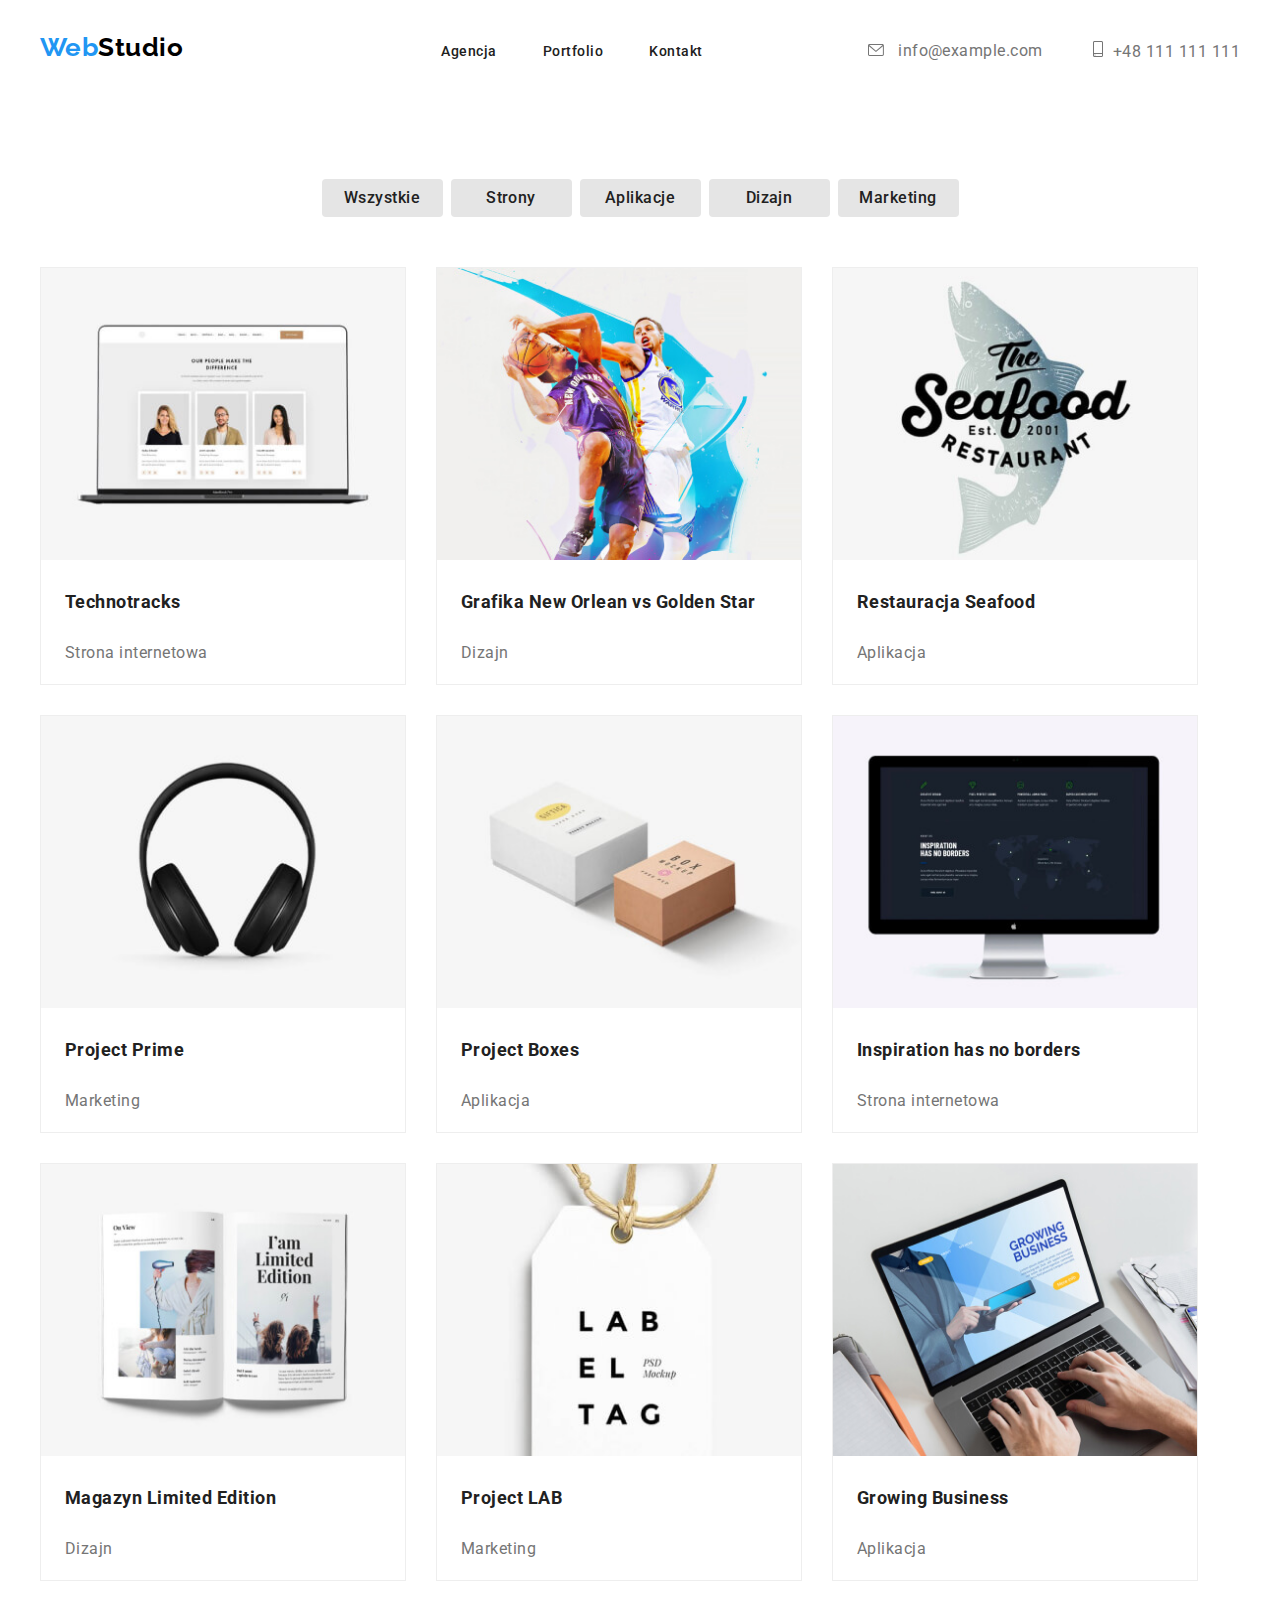
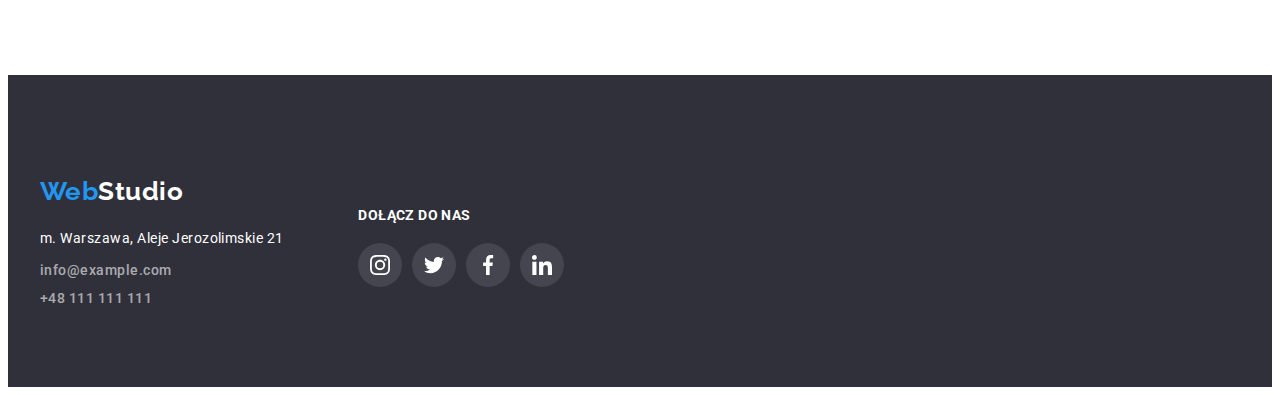
==== commit 36329b7d: "update" ====
--- a/portfolio.html
+++ b/portfolio.html
@@ -174,28 +174,71 @@
       </div>
 </section>
     </main>
-<section>
-  <footer class="dark-background"> 
-    <div class="container">
-      <div class="padding-logo-fotter">
-    <a class="footer-logo"  href="./index.html"> <span class="studioname">Web</span></a><span class="white">Studio</span></a>
-  </div>
-  <div class="padding-adress-fotter">
-    <address class="adress-item">
-      <p class="cityadress">m. Warszawa, Aleje Jerozolimskie 21</p>
-      <ul class="link-item">
-        <li>
-          <div class="padding-mail-footer">
-          <a class="mail list-element elementblue" href="mailto:info@example.com">info@example.com</a></div>
-        </li>
-        <li>
-          <div class="padding-tel-footer"><a class="mail list-element elementblue" href="tel:+48111111111">+48 111 111 111</a></div>
-        </li>
-      </ul>
-    </address>
-  </div>
-  </footer>
-</div>
-</section>
-</body>
-</html>
+    <section>
+      <footer class="dark-background"> 
+          <div class="container">
+            <div class="padding-logo-fotter">
+          <a class="footer-logo"  href="./index.html"> 
+            <span class="studioname">Web</span><span class="white">Studio</span></a>
+            <p class="cityadress padding-adress-fotter">
+              m. Warszawa, Aleje Jerozolimskie 21</p>
+            <ul class="link-item">
+              <li class="padding-mail-footer">
+                <a class="mail list-element elementblue" 
+                href="mailto:info@example.com">info@example.com</a>
+              </li>
+              <li class="padding-tel-footer">
+                  <a class="mail list-element elementblue" 
+                  href="tel:+48111111111">+48 111 111 111</a>
+              </li>
+            </ul>
+            </div>
+          <div class="joinus-section">
+            <h3 class="joinus-text">DOŁĄCZ DO NAS</h3>
+            <ul class="joinus-icons">
+              <li class="joinus-margin">
+                <a class="joinus-link" href="#">
+                  <svg width="20" height="20">
+                    <use
+                      class="joinus-icons"
+                      href="./images/icons.svg#icon-instagram-2"
+                    ></use>
+                  </svg>
+                </a>
+              </li>
+              <li class="joinus-margin">
+                <a class="joinus-link" href="#">
+                  <svg width="20" height="20">
+                    <use
+                      class="joinus-icons"
+                      href="./images/icons.svg#icon-twitter-1"
+                    ></use>
+                  </svg>
+                </a>
+              </li>
+              <li class="joinus-margin">
+                <a class="joinus-link" href="#">
+                  <svg width="20" height="20">
+                    <use
+                      class="joinus-icons"
+                      href="./images/icons.svg#icon-facebook-1"
+                    ></use>
+                  </svg>
+                </a>
+              </li>
+              <li class="joinus-margin">
+                <a class="joinus-link" href="#">
+                  <svg width="20" height="20">
+                    <use
+                      class="joinus-icons"
+                      href="./images/icons.svg#icon-linkedin-1"
+                    ></use>
+                  </svg>
+                </a>
+              </li>
+            </ul>
+          </div>
+        </div>
+      </footer>
+    </body>
+  </html>--- a/css/styles.css
+++ b/css/styles.css
@@ -227,26 +227,47 @@
   margin: 0 auto;
   display: inline-block;
 }
+
+.studioname > .dark-logo,
+.footer-logo > .dark {
+  color: var(--main-color);
+}
+.studioname {
+  color: var(--fifth-color);
+  margin: 0 auto;
+  padding-top: 24px;
+}
+
+.studioname > .dark-logo,
+.footer-logo > .dark {
+  color: var(--main-color);
+}
 .joinus-section {
-  list-style: none;
-  padding-top: 72px;
-  margin-left: 172px;
-}
+  margin-left: 70px;
+  display: inline-block;
+}
+
 .joinus-icons {
-  display: inline-flex;
+  display: flex;
   margin-top: 20px;
-  gap: 30px;
 }
 .joinus-text {
-  margin: 0 auto;
-  margin-bottom: 20px;
+  margin-top: 72px;
   color: var(--fourth-color);
+  font-weight: 700px;
+  font-size: 14px;
+  line-height: 16px;
+  letter-spacing: 0.03em;
 }
 .joinus-link svg {
   fill: var(--fourth-color);
 }
 .joinus-margin {
-  gap: 10px;
+  margin-right: 10px;
+}
+
+.joinus-margin:last-child {
+  margin-right: 0;
 }
 
 .joinus-link {
@@ -264,22 +285,6 @@
   box-shadow: 0px 3px 1px rgba(0, 0, 0, 0.1), 0px 1px 2px rgba(0, 0, 0, 0.08),
     0px 2px 2px rgba(0, 0, 0, 0.12);
 }
-
-.studioname > .dark-logo,
-.footer-logo > .dark {
-  color: var(--main-color);
-}
-.studioname {
-  color: var(--fifth-color);
-  margin: 0 auto;
-  padding-top: 24px;
-}
-
-.studioname > .dark-logo,
-.footer-logo > .dark {
-  color: var(--main-color);
-}
-
 .menu {
   display: flex;
 }
@@ -463,6 +468,7 @@
 }
 .padding-logo-fotter {
   padding-bottom: 20px;
+  display: inline-block;
 }
 
 .grey-class {
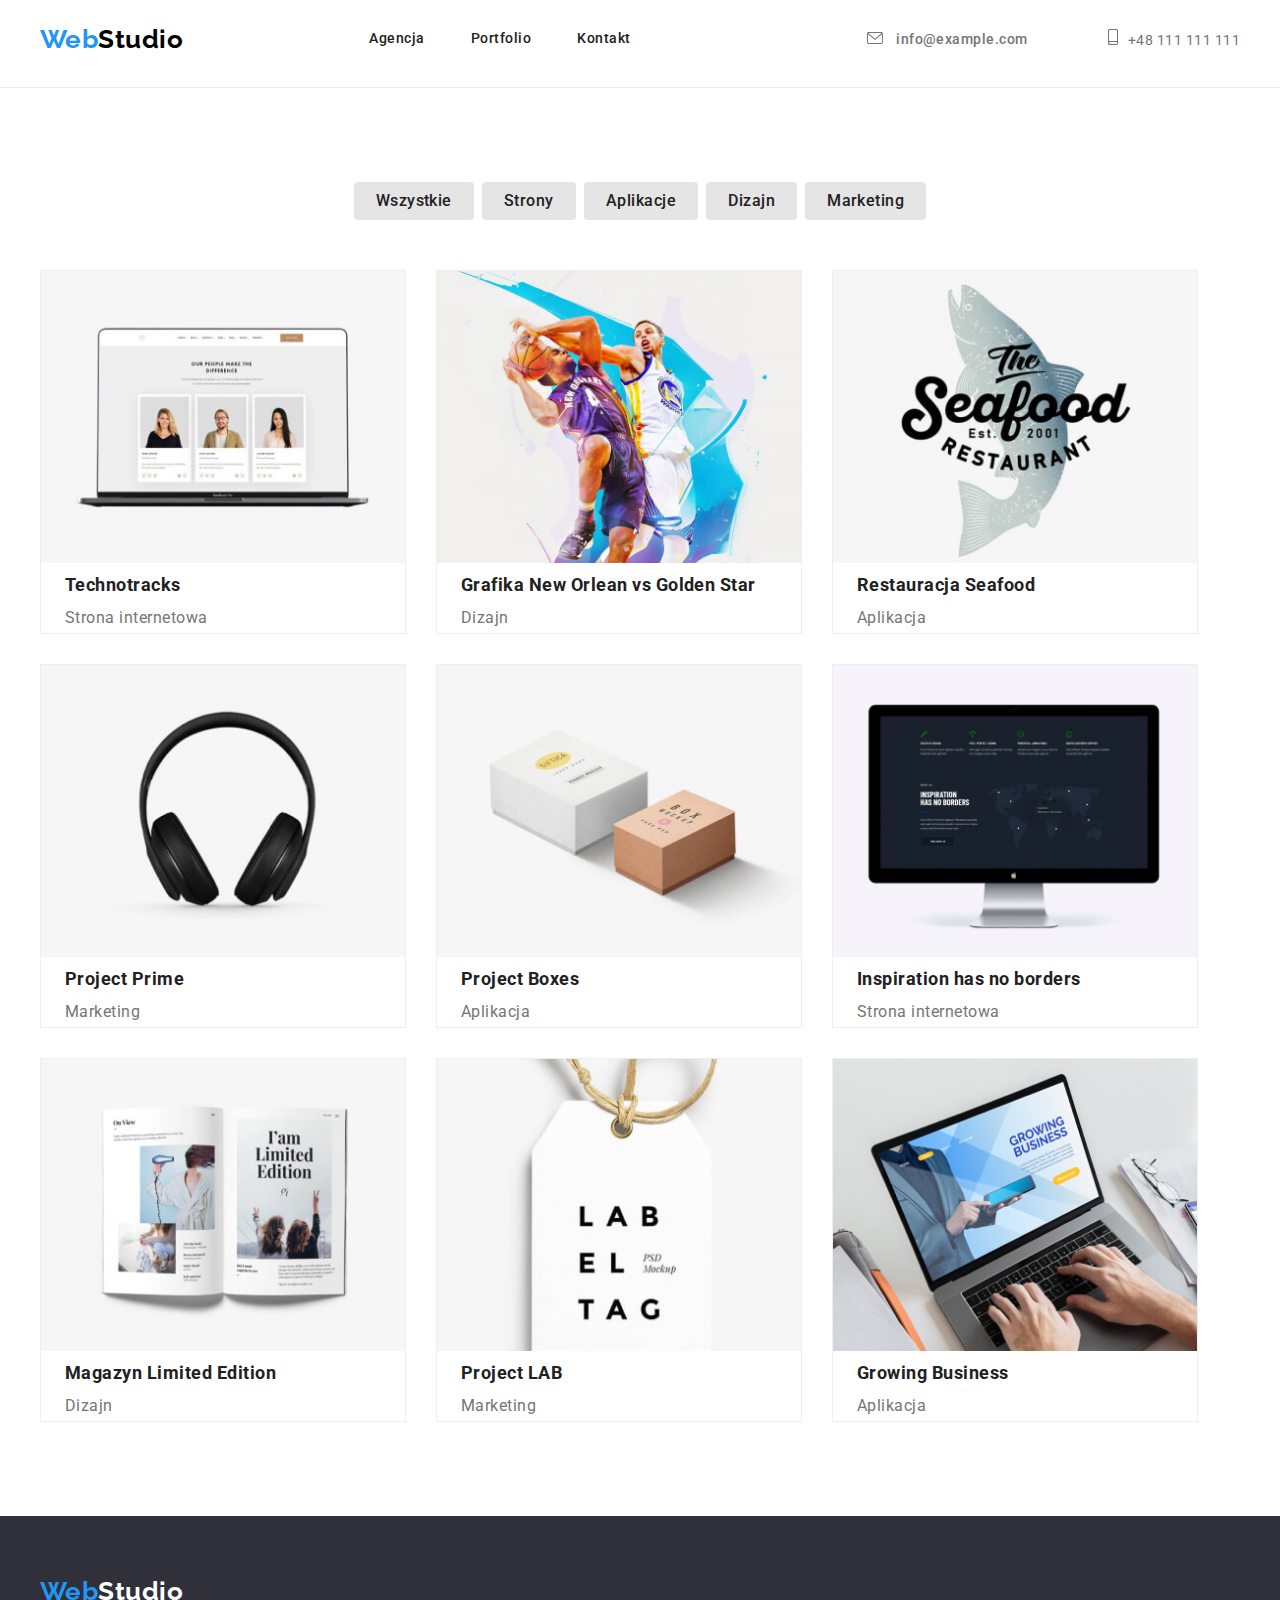
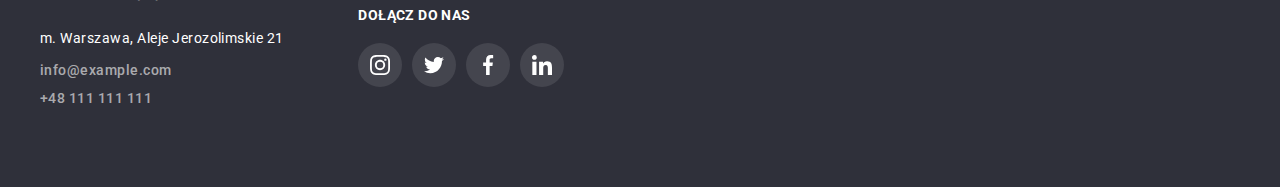
==== commit 9e54909d: "update hw4" ====
--- a/portfolio.html
+++ b/portfolio.html
@@ -27,16 +27,15 @@
     />
     <link rel="stylesheet" href="./css/styles.css" />
   </head>
-     <body class="body-class">
-      <header class="header-class">
-       <div class="container header-wrapper">
-          <a class="logo-item" href="./index.html">
-            <p class="studioname">
-              <span class="dark-logo">Web</span
-              ><span class="black">Studio</span>
-            </p>
-          </a>
-          <nav class="navmenu-index">
+  <body class="body-class">
+    <header class="header-class">
+      <div class="container header-wrapper">
+        <a class="logo-item" href="./index.html">
+          <p class="studioname">
+            <span class="dark-logo">Web</span><span class="black">Studio</span>
+          </p>
+        </a>
+        <nav class="navmenu-index">
           <ul class="menu topline">
             <li class="list-menu">
               <a class="agency elementblue" href="#">Agencja</a>
@@ -51,194 +50,204 @@
             </li>
           </ul>
         </nav>
-                <ul class="mail-telephone">
-                  <li class="mailandtel">
-                      <a class="mail-adress mail elementblue" 
-                      href="mailto:info@example.com">
-                      <svg class="mail-icon" width="16" height="12">
-                          <use href="./images/icons.svg#icon-envelope"></use></svg>
-                          info@example.com</a>
-                  </li>
-                  <li class="mailandtel">
-                    <a class="telephone mail elementblue" href="tel:+48111111111"><svg  class="smartphone-icon" width="10" height="16"><use href="./images/icons.svg#icon-smartphone"></use></svg>+48 111 111 111</a>
-                  </li>
+        <ul class="mail-telephone">
+          <li class="mailandtel">
+            <a
+              class="mail-adress mail elementblue"
+              href="mailto:info@example.com"
+            >
+              <svg class="mail-icon" width="16" height="12">
+                <use href="./images/icons.svg#icon-envelope"></use>
+              </svg>
+              info@example.com</a
+            >
+          </li>
+          <li class="mailandtel">
+            <a class="telephone elementblue" href="tel:+48111111111"><svg  class="smartphone-icon" width="10" height="16"><use href="./images/icons.svg#icon-smartphone"></use></svg>+48 111 111 111</a>
+          </li>
+      </ul>
+</div>
+</header>
+    <main>
+      <section class="section-portfolio">
+        <div class="container">
+          <ul class="buttons-portfolio">
+            <li><button class="button-all">Wszystkie</button></li>
+            <li><button class="button-other">Strony</button></li>
+            <li><button class="button-other">Aplikacje</button></li>
+            <li><button class="button-other">Dizajn</button></li>
+            <li><button class="button-other">Marketing</button></li>
+          </ul>
+        </div>
+        <div class="container">
+          <ul class="imagesproject">
+            <li class="project">
+              <img
+                class="picture-margin"
+                src="images/img(2).jpg"
+                alt="webpage"
+                width="364"
+                height="292"
+              />
+              <p class="specialization">Technotracks</p>
+              <p class="range">Strona internetowa</p>
+            </li>
+            <li class="project">
+              <img
+                class="picture-margin"
+                src="images/img(5).jpg"
+                alt="basketballmatch"
+                width="364"
+                height="292"
+              />
+              <p class="specialization">Grafika New Orlean vs Golden Star</p>
+              <p class="range">Dizajn</p>
+            </li>
+            <li class="project">
+              <img
+                class="picture-margin"
+                src="images/img(6).jpg"
+                alt="seafoodlogotype"
+                width="364"
+                height="292"
+              />
+              <p class="specialization">Restauracja Seafood</p>
+              <p class="range">Aplikacja</p>
+            </li>
+            <li class="project">
+              <img
+                class="picture-margin"
+                src="images/img(7).jpg"
+                alt="headphonespicture"
+                width="364"
+                height="292"
+              />
+              <p class="specialization">Project Prime</p>
+              <p class="range">Marketing</p>
+            </li>
+            <li class="project">
+              <img
+                class="picture-margin"
+                src="images/img(8).jpg"
+                alt="twodiffboxes"
+                width="364"
+                height="292"
+              />
+              <p class="specialization">Project Boxes</p>
+              <p class="range">Aplikacja</p>
+            </li>
+            <li class="project">
+              <img
+                class="picture-margin"
+                src="images/img(9).jpg"
+                alt="darthemeondesktop"
+                width="364"
+                height="292"
+              />
+              <p class="specialization">Inspiration has no borders</p>
+              <p class="range">Strona internetowa</p>
+            </li>
+            <li class="project">
+              <img
+                class="picture-margin"
+                src="images/img(10).jpg"
+                alt="openmagazine"
+                width="364"
+                height="292"
+              />
+              <p class="specialization">Magazyn Limited Edition</p>
+              <p class="range">Dizajn</p>
+            </li>
+            <li class="project">
+              <img
+                class="picture-margin"
+                src="images/img(11).jpg"
+                alt="labeltag"
+                width="364"
+                height="292"
+              />
+              <p class="specialization">Project LAB</p>
+              <p class="range">Marketing</p>
+            </li>
+            <li class="project">
+              <img
+                class="picture-margin"
+                src="images/img(12).jpg"
+                alt="growingbusinesspageonlaptop"
+                width="364"
+                height="292"
+              />
+              <p class="specialization">Growing Business</p>
+              <p class="range">Aplikacja</p>
+            </li>
+          </ul>
+        </div>
+      </section>
+      <section>
+        <footer class="dark-background"> 
+            <div class="container">
+              <div class="padding-logo-fotter">
+            <a class="footer-logo"  href="./index.html"> 
+              <span class="studioname">Web</span><span class="white">Studio</span></a>
+              <p class="cityadress padding-adress-fotter">
+                m. Warszawa, Aleje Jerozolimskie 21</p>
+              <ul class="link-item">
+                <li class="padding-mail-footer">
+                  <a class="mail list-element elementblue" 
+                  href="mailto:info@example.com">info@example.com</a>
+                </li>
+                <li class="padding-tel-footer">
+                    <a class="mail list-element elementblue" 
+                    href="tel:+48111111111">+48 111 111 111</a>
+                </li>
               </ul>
-      </div>
-    </header>
-      <main>
-<section class="filter">
-  <div class="container">
-      <ul class="buttons-portfolio">
-        <li><button class="button-all">Wszystkie</button></li>
-        <li><button class="button-other">Strony</button></li>
-        <li><button class="button-other">Aplikacje</button></li>
-        <li><button class="button-other">Dizajn</button></li>
-        <li><button class="button-other">Marketing</button></li>
-      </ul>
-    </div>
-</section>
-<section class="section">
-  <div class="container">
-        <ul class="imagesproject">
-          <li class="project">
-            <img class="picture-margin"
-              src="images/img(2).jpg"
-              alt="webpage"
-              width="364"
-              height="292"
-            />
-            <p class="specialization">Technotracks</p>
-            <p class="range">Strona internetowa</p>
-          </li>
-          <li class="project">
-            <img class="picture-margin"
-              src="images/img(5).jpg"
-              alt="basketballmatch"
-              width="364"
-              height="292"
-            />
-            <p class="specialization">Grafika New Orlean vs Golden Star</p>
-            <p class="range">Dizajn</p>
-          </li>
-          <li class="project">
-            <img class="picture-margin"
-              src="images/img(6).jpg"
-              alt="seafoodlogotype"
-              width="364"
-              height="292"
-            />
-            <p class="specialization">Restauracja Seafood</p>
-            <p class="range">Aplikacja</p>
-          </li>
-          <li class="project">
-            <img class="picture-margin"
-              src="images/img(7).jpg"
-              alt="headphonespicture"
-              width="364"
-              height="292"
-            />
-            <p class="specialization">Project Prime</p>
-            <p class="range">Marketing</p>
-          </li>
-          <li class="project">
-            <img class="picture-margin"
-              src="images/img(8).jpg"
-              alt="twodiffboxes"
-              width="364"
-              height="292"
-            />
-            <p class="specialization">Project Boxes</p>
-            <p class="range">Aplikacja</p>
-          </li>
-          <li class="project">
-            <img class="picture-margin"
-              src="images/img(9).jpg"
-              alt="darthemeondesktop"
-              width="364"
-              height="292"
-            />
-            <p class="specialization">Inspiration has no borders</p>
-            <p class="range">Strona internetowa</p>
-          </li>
-          <li class="project">
-            <img class="picture-margin"
-              src="images/img(10).jpg"
-              alt="openmagazine"
-              width="364"
-              height="292"
-            />
-            <p class="specialization">Magazyn Limited Edition</p>
-            <p class="range">Dizajn</p>
-          </li>
-          <li class="project">
-            <img class="picture-margin"
-              src="images/img(11).jpg"
-              alt="labeltag"
-              width="364"
-              height="292"
-            />
-            <p class="specialization">Project LAB</p>
-            <p class="range">Marketing</p>
-          </li>
-          <li class="project">
-            <img class="picture-margin"
-              src="images/img(12).jpg"
-              alt="growingbusinesspageonlaptop"
-              width="364"
-              height="292"
-            />
-            <p class="specialization">Growing Business</p>
-            <p class="range">Aplikacja</p>
-          </li>
-        </ul>
-      </div>
-</section>
-    </main>
-    <section>
-      <footer class="dark-background"> 
-          <div class="container">
-            <div class="padding-logo-fotter">
-          <a class="footer-logo"  href="./index.html"> 
-            <span class="studioname">Web</span><span class="white">Studio</span></a>
-            <p class="cityadress padding-adress-fotter">
-              m. Warszawa, Aleje Jerozolimskie 21</p>
-            <ul class="link-item">
-              <li class="padding-mail-footer">
-                <a class="mail list-element elementblue" 
-                href="mailto:info@example.com">info@example.com</a>
-              </li>
-              <li class="padding-tel-footer">
-                  <a class="mail list-element elementblue" 
-                  href="tel:+48111111111">+48 111 111 111</a>
-              </li>
-            </ul>
+              </div>
+            <div class="joinus-section">
+              <h3 class="joinus-text">DOŁĄCZ DO NAS</h3>
+              <ul class="joinus-icons">
+                <li class="joinus-margin">
+                  <a class="joinus-link" href="#">
+                    <svg width="20" height="20">
+                      <use
+                        class="joinus-icons"
+                        href="./images/icons.svg#icon-instagram-2"
+                      ></use>
+                    </svg>
+                  </a>
+                </li>
+                <li class="joinus-margin">
+                  <a class="joinus-link" href="#">
+                    <svg width="20" height="20">
+                      <use
+                        class="joinus-icons"
+                        href="./images/icons.svg#icon-twitter-1"
+                      ></use>
+                    </svg>
+                  </a>
+                </li>
+                <li class="joinus-margin">
+                  <a class="joinus-link" href="#">
+                    <svg width="20" height="20">
+                      <use
+                        class="joinus-icons"
+                        href="./images/icons.svg#icon-facebook-1"
+                      ></use>
+                    </svg>
+                  </a>
+                </li>
+                <li class="joinus-margin">
+                  <a class="joinus-link" href="#">
+                    <svg width="20" height="20">
+                      <use
+                        class="joinus-icons"
+                        href="./images/icons.svg#icon-linkedin-1"
+                      ></use>
+                    </svg>
+                  </a>
+                </li>
+              </ul>
             </div>
-          <div class="joinus-section">
-            <h3 class="joinus-text">DOŁĄCZ DO NAS</h3>
-            <ul class="joinus-icons">
-              <li class="joinus-margin">
-                <a class="joinus-link" href="#">
-                  <svg width="20" height="20">
-                    <use
-                      class="joinus-icons"
-                      href="./images/icons.svg#icon-instagram-2"
-                    ></use>
-                  </svg>
-                </a>
-              </li>
-              <li class="joinus-margin">
-                <a class="joinus-link" href="#">
-                  <svg width="20" height="20">
-                    <use
-                      class="joinus-icons"
-                      href="./images/icons.svg#icon-twitter-1"
-                    ></use>
-                  </svg>
-                </a>
-              </li>
-              <li class="joinus-margin">
-                <a class="joinus-link" href="#">
-                  <svg width="20" height="20">
-                    <use
-                      class="joinus-icons"
-                      href="./images/icons.svg#icon-facebook-1"
-                    ></use>
-                  </svg>
-                </a>
-              </li>
-              <li class="joinus-margin">
-                <a class="joinus-link" href="#">
-                  <svg width="20" height="20">
-                    <use
-                      class="joinus-icons"
-                      href="./images/icons.svg#icon-linkedin-1"
-                    ></use>
-                  </svg>
-                </a>
-              </li>
-            </ul>
           </div>
-        </div>
-      </footer>
-    </body>
-  </html>+        </footer>
+      </body>
+    </html>--- a/css/styles.css
+++ b/css/styles.css
@@ -10,11 +10,10 @@
   --nineth-color: #000000;
   --tenth-color: black;
 }
-.container {
-  padding: 0 15px;
-  width: 100%;
-  width: 1200px;
-  margin: 0 auto;
+
+* {
+  margin: 0;
+  padding: 0;
 }
 .team {
   font-size: 36px;
@@ -31,6 +30,9 @@
   list-style-type: none;
   padding: 0;
   margin: 0;
+}
+.section-portfolio {
+  padding-bottom: 94px;
 }
 
 .body-class {
@@ -65,6 +67,7 @@
 .mail:focus svg {
   fill: var(--main-color);
 }
+
 .h1 {
   font-size: 44px;
   color: var(--secondary-color);
@@ -72,20 +75,7 @@
   letter-spacing: 0.06em;
   text-transform: uppercase;
   max-width: 696px;
-}
-.button-main {
-  background-color: var(--main-color);
-  font-size: 16px;
-  font-weight: 700;
-  color: var(--secondary-color);
-  line-height: 1.88;
-  letter-spacing: 0.06em;
-  border: var(--seventh-color);
-  cursor: pointer;
-  font-family: inherit;
-  border-radius: 4px;
-  width: 200px;
-  height: 50px;
+  margin-bottom: 30px;
 }
 
 .agency {
@@ -103,24 +93,24 @@
 
 .mail-telephone {
   display: flex;
-  text-align: center;
-  gap: 50px;
+  gap: 30px;
 }
 .mailandtel {
-  margin-top: 32px;
+  margin-left: 50px;
 }
 
 .mail-adress {
-  margin: 0;
-  padding: 0;
-  color: var(--third-color);
+  color: var(--third-color);
+  font-weight: 500;
+  font-size: 14px;
+  line-height: 1.14;
 }
 .telephone {
   color: var(--third-color);
+  font-size: 14px;
 }
 
 .lorem {
-  margin-top: 94px;
   display: flex;
   line-height: 1.14;
   justify-content: center;
@@ -129,7 +119,6 @@
 
 .loremparagraph {
   margin-top: 10px;
-  width: 270px;
 }
 
 .lorem-h3 {
@@ -207,15 +196,16 @@
   font-size: 14px;
   line-height: 1.17;
   display: flex;
-  margin-bottom: 25px;
+  align-items: center;
 }
 .navmenu-portfolio {
   text-decoration: none;
   font-size: 14px;
   line-height: 1.17;
   display: flex;
-  margin-bottom: 126px;
-}
+  align-items: center;
+}
+
 .navmenu-index > .menu {
   color: var(--tenth-color);
 }
@@ -232,16 +222,6 @@
 .footer-logo > .dark {
   color: var(--main-color);
 }
-.studioname {
-  color: var(--fifth-color);
-  margin: 0 auto;
-  padding-top: 24px;
-}
-
-.studioname > .dark-logo,
-.footer-logo > .dark {
-  color: var(--main-color);
-}
 .joinus-section {
   margin-left: 70px;
   display: inline-block;
@@ -252,7 +232,6 @@
   margin-top: 20px;
 }
 .joinus-text {
-  margin-top: 72px;
   color: var(--fourth-color);
   font-weight: 700px;
   font-size: 14px;
@@ -285,6 +264,7 @@
   box-shadow: 0px 3px 1px rgba(0, 0, 0, 0.1), 0px 1px 2px rgba(0, 0, 0, 0.08),
     0px 2px 2px rgba(0, 0, 0, 0.12);
 }
+
 .menu {
   display: flex;
 }
@@ -346,9 +326,6 @@
   font-weight: 500;
   font-size: 14px;
   line-height: 1.14;
-
-  margin-top: 32px;
-  margin-left: 93px;
 }
 
 .portoflio {
@@ -364,13 +341,28 @@
 .elementblue:active {
   color: var(--main-color);
 }
-
-.buttons-main {
-  font-weight: 500;
+.elementblue:hover svg {
+  fill: var(--main-color);
+}
+
+.button-main {
+  background-color: var(--main-color);
+  font-weight: 700;
+  color: white;
+  cursor: pointer;
+  padding: 10px 42px 10px 41px;
+  border-radius: 4px;
+  text-align: center;
+  margin-left: auto;
+  margin-right: auto;
+  font-family: inherit;
   font-size: 16px;
-  line-height: 1.62;
-  border-radius: 4px;
-  border-style: none;
+  font-weight: 700;
+  line-height: 1.88;
+  letter-spacing: 0.06em;
+  border: none;
+  display: block;
+  text-decoration: none;
 }
 
 .cityadress {
@@ -382,9 +374,6 @@
   font-size: 14px;
   line-height: 1.71;
 }
-address {
-  font-style: normal;
-}
 
 .link-item {
   display: flex;
@@ -396,10 +385,22 @@
 .nonetextstyle {
   font-style: inherit;
 }
+.container {
+  padding: 0 15px;
+  width: 100%;
+  width: 1200px;
+  margin: 0 auto;
+}
 .header-wrapper {
   display: flex;
   justify-content: space-between;
-  align-items: baseline;
+  align-items: center;
+  padding-top: 24px;
+  margin-bottom: 32px;
+}
+.header-class {
+  padding: 24 0;
+  border-bottom: 1px solid #ececec;
 }
 
 .lorem-margin:last-child {
@@ -414,6 +415,69 @@
 .team-list {
   display: flex;
   gap: 30px;
+}
+.our-clients {
+  display: flex;
+  justify-content: center;
+  gap: 30px;
+}
+.clients-link {
+  display: flex;
+  align-items: center;
+  justify-content: center;
+  border: 1px solid currentColor;
+  color: #afb1b8;
+  border-radius: 4px;
+  width: 170px;
+  height: 92px;
+  cursor: pointer;
+}
+.icon-team-bootom {
+  text-align: center;
+}
+.team-icons {
+  display: flex;
+  align-items: center;
+  justify-content: center;
+  gap: 10px;
+  margin-bottom: 30px;
+}
+
+.sm-link {
+  display: flex;
+  width: 44px;
+  height: 44px;
+  border-radius: 50%;
+  align-items: center;
+  justify-content: center;
+  color: #afb1b8;
+}
+.icon-team-bootom {
+  text-align: center;
+}
+.sm-link:hover {
+  background-color: var(--main-color);
+  color: #fff;
+  transition: 250ms;
+  transition: cubic-bezier(0.4, 0, 0.2, 1);
+}
+
+.sm-team-icon:hover svg,
+.sm-team-icon:focus svg {
+  fill: var(--fourth-color);
+  transition-duration: 250ms;
+  transition-timing-function: cubic-bezier(0.4, 0, 0.2, 1);
+}
+
+.sm-team-icon {
+  fill: currentColor;
+}
+
+.clients-link svg {
+  fill: currentColor;
+}
+.clients-link:hover {
+  color: var(--main-color);
 }
 
 .member {
@@ -477,70 +541,7 @@
   align-items: center;
   text-align: center;
 }
-.team-icons {
-  display: flex;
-  align-items: center;
-  justify-content: center;
-  gap: 10px;
-  margin-bottom: 30px;
-}
-
-.sm-link {
-  display: flex;
-  width: 44px;
-  height: 44px;
-  border-radius: 50%;
-  align-items: center;
-  justify-content: center;
-  color: #afb1b8;
-}
-.icon-team-bootom {
-  text-align: center;
-}
-.sm-link:hover {
-  background-color: var(--main-color);
-  color: #fff;
-}
-.sm-link:hover svg {
-}
-
-.icon-team-bootom:hover,
-.icon-team-bootom:focus {
-}
-
-.sm-team-icon:hover svg,
-.sm-team-icon:focus svg {
-  fill: var(--fourth-color);
-}
-
-.sm-team-icon {
-  fill: currentColor;
-}
-.our-clients {
-  display: flex;
-  justify-content: center;
-  gap: 30px;
-}
-.clients-link {
-  display: flex;
-  align-items: center;
-  justify-content: center;
-  border: 1px solid currentColor;
-  color: #afb1b8;
-  border-radius: 4px;
-  width: 170px;
-  height: 92px;
-  cursor: pointer;
-}
-
-.clients-link svg {
-  fill: currentColor;
-}
-
-.client-icon:hover svg,
-.clients-icon:focus svg {
-  fill: var(--main-color);
-}
+
 .pictures {
   display: flex;
 }
@@ -549,18 +550,6 @@
   display: inline;
 }
 
-.picture-margin:last-child {
-  margin-right: 0;
-}
-
-.buttons-margin {
-  margin-right: 8px;
-  border-radius: 4px;
-  border-style: none;
-}
-.buttons-margin:last-child {
-  margin-right: 0;
-}
 .images {
   justify-content: space-between;
 }
@@ -595,10 +584,9 @@
 
 .buttons-portfolio {
   justify-content: center;
+  display: flex;
+  gap: 8px;
   padding-bottom: 50px;
-  display: flex;
-  gap: 8px;
-  border-radius: 4px;
   margin-top: 94px;
 }
 
@@ -610,13 +598,12 @@
   font-size: 16px;
   line-height: 26px;
   text-align: center;
+  padding: 6px 22px 6px 22px;
   letter-spacing: 0.03em;
   color: var(--fifth-color);
   border-radius: 4px;
   border-style: none;
   cursor: pointer;
-  width: 121px;
-  height: 38px;
 }
 
 .button-other {
@@ -626,14 +613,13 @@
   font-weight: 500;
   font-size: 16px;
   line-height: 26px;
+  padding: 6px 22px 6px 22px;
   text-align: center;
   letter-spacing: 0.03em;
   color: var(--fifth-color);
   border-radius: 4px;
   border-style: none;
   cursor: pointer;
-  width: 121px;
-  height: 38px;
 }
 
 .button-all:hover {
@@ -664,6 +650,7 @@
 }
 
 .section {
+  padding-top: 94px;
   padding-bottom: 94px;
 }
 
@@ -675,7 +662,6 @@
   font-size: 18px;
   line-height: 36px;
   color: var(--fifth-color);
-  margin-top: 20px;
   padding-left: 24px;
 }
 
